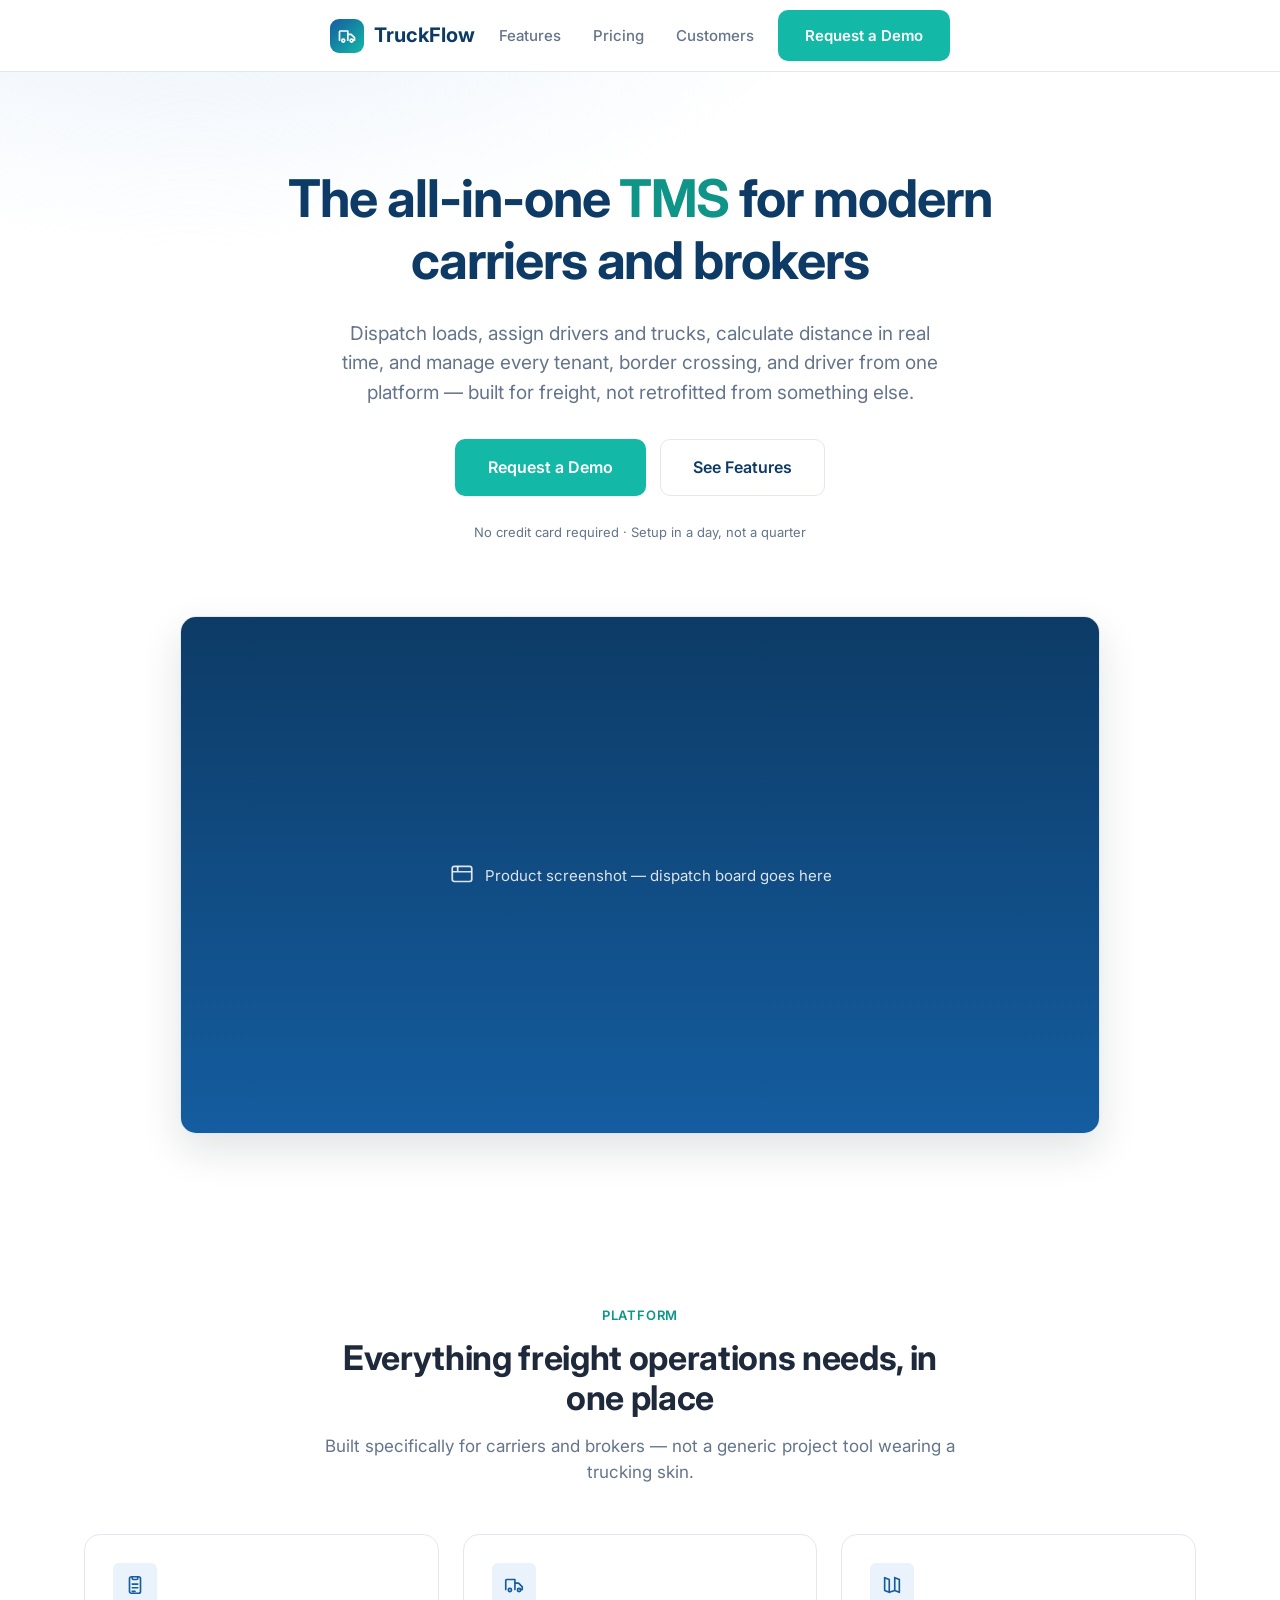
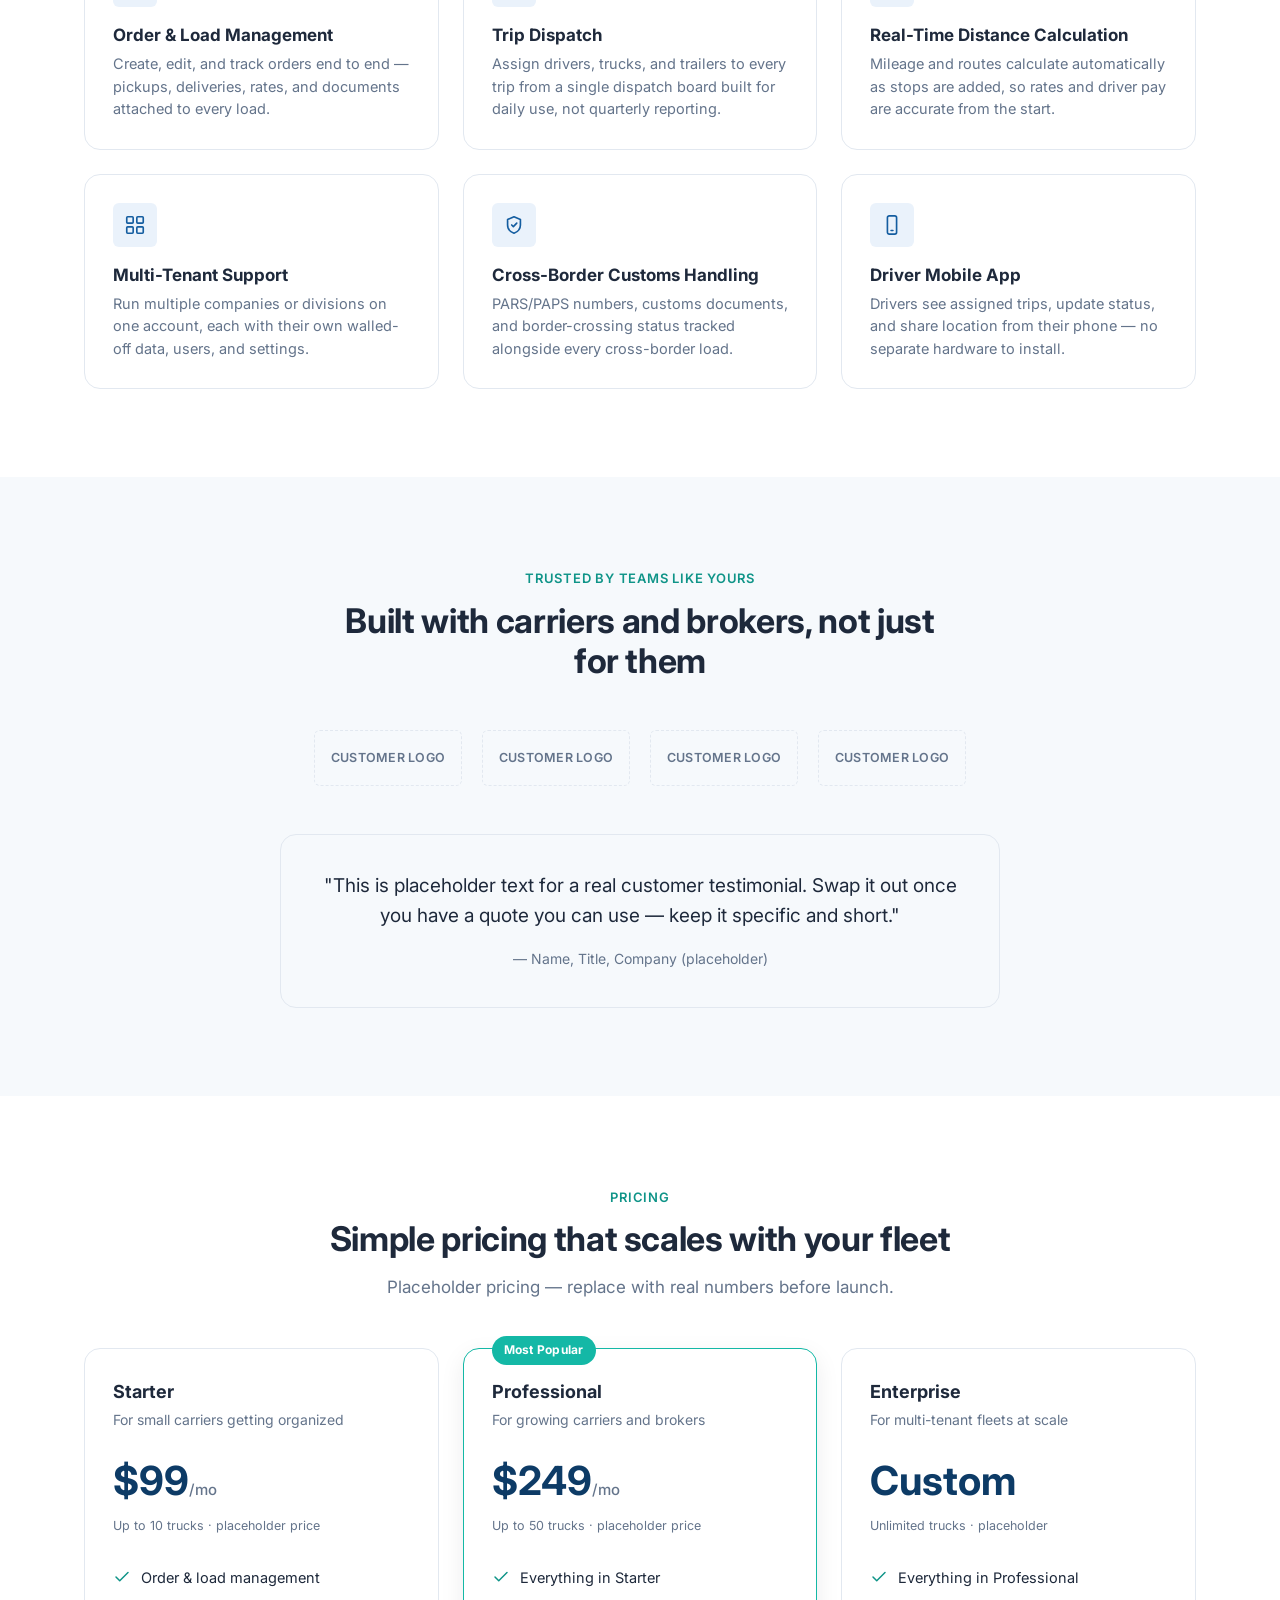
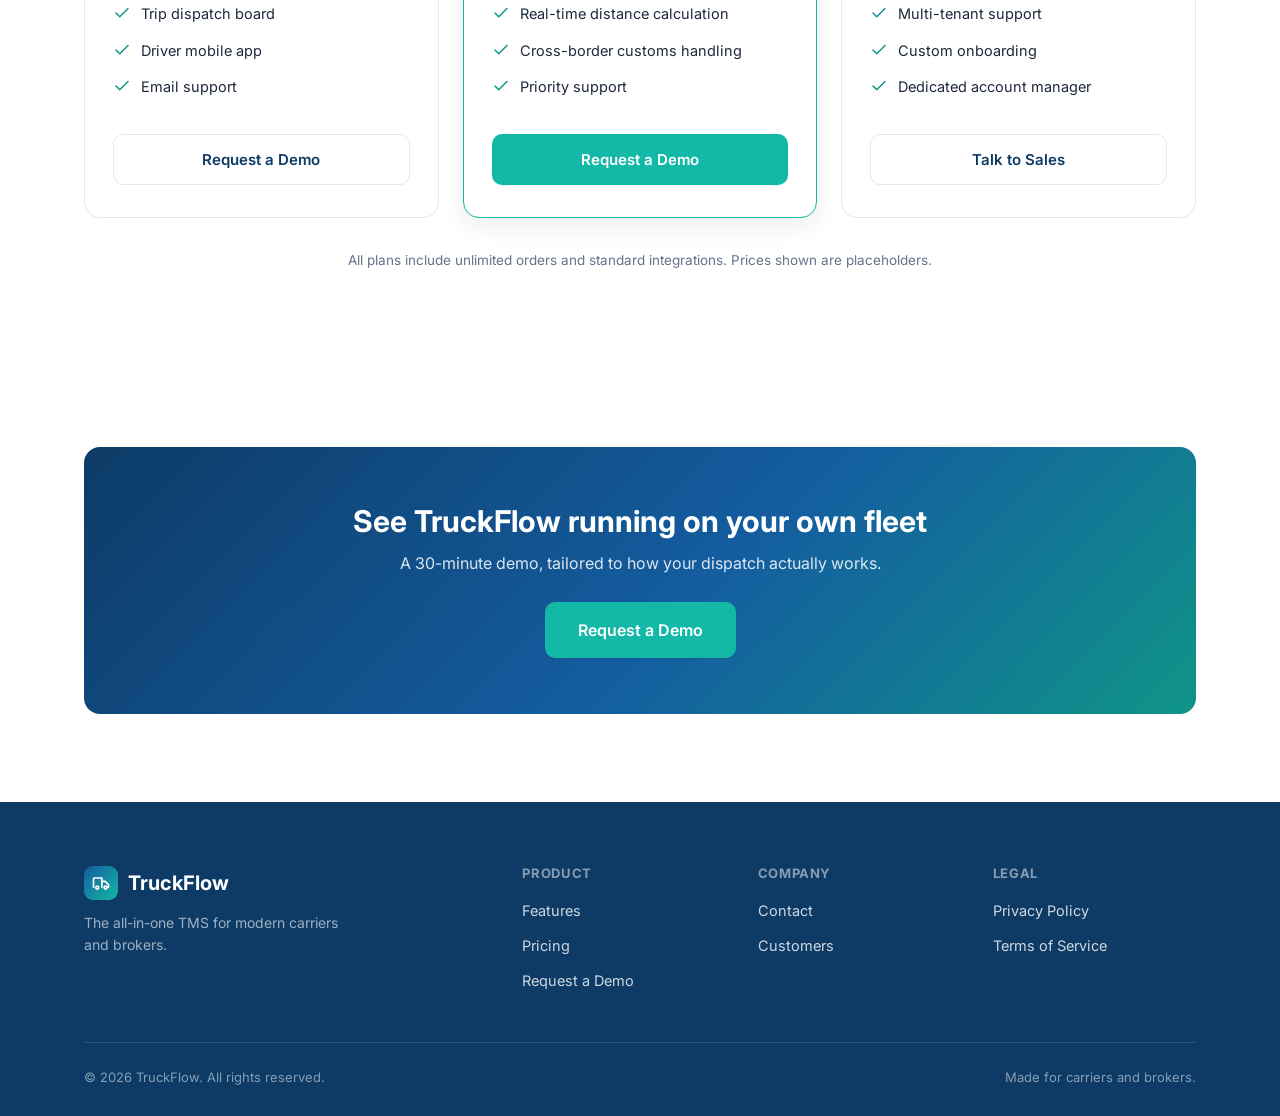
==== index.html @ 800985ad "TruckFlow marketing site: homepage, features, demo request form Plain HTML/CSS/JS, hosted on GitHub " ====
<!DOCTYPE html>
<html lang="en">
<head>
  <meta charset="UTF-8">
  <meta name="viewport" content="width=device-width, initial-scale=1.0">
  <title>TruckFlow — The all-in-one TMS for carriers and brokers</title>
  <meta name="description" content="TruckFlow is a transport management system (TMS) built for carriers and brokers — dispatch, tracking, billing, customs, and a driver mobile app in one platform.">
  <link rel="icon" type="image/svg+xml" href="/assets/favicon.svg">
  <link rel="preconnect" href="https://fonts.googleapis.com">
  <link rel="preconnect" href="https://fonts.gstatic.com" crossorigin>
  <link href="https://fonts.googleapis.com/css2?family=Inter:wght@400;500;600;700&display=swap" rel="stylesheet">
  <link rel="stylesheet" href="/css/styles.css">
</head>
<body>

  <header class="site-header">
    <div class="container">
      <a href="/" class="brand">
        <span class="brand-mark">
          <svg viewBox="0 0 24 24" fill="none" stroke="#fff" stroke-width="2" stroke-linecap="round" stroke-linejoin="round"><path d="M3 17V7a1 1 0 0 1 1-1h9v11"/><path d="M13 10h4l4 4v3h-2"/><circle cx="7.5" cy="17.5" r="1.8"/><circle cx="17.5" cy="17.5" r="1.8"/></svg>
        </span>
        TruckFlow
      </a>
      <nav class="main-nav">
        <a href="/features.html">Features</a>
        <a href="/index.html#pricing">Pricing</a>
        <a href="/index.html#proof">Customers</a>
      </nav>
      <div class="header-actions">
        <a href="/request-demo.html" class="btn btn-primary">Request a Demo</a>
        <button class="nav-toggle" aria-label="Open menu" aria-expanded="false">
          <svg viewBox="0 0 24 24" fill="none" stroke="currentColor" stroke-width="2" stroke-linecap="round"><path d="M4 7h16M4 12h16M4 17h16"/></svg>
        </button>
      </div>
    </div>
    <nav class="mobile-nav" hidden>
      <a href="/features.html">Features</a>
      <a href="/index.html#pricing">Pricing</a>
      <a href="/index.html#proof">Customers</a>
      <a href="/request-demo.html" class="btn btn-primary btn-block">Request a Demo</a>
    </nav>
  </header>

  <main>
    <!-- ============ Hero ============ -->
    <section class="hero">
      <div class="container">
        <h1>The all-in-one <span class="accent">TMS</span> for modern carriers and brokers</h1>
        <p class="hero-sub">
          Dispatch loads, assign drivers and trucks, calculate distance in real time, and manage
          every tenant, border crossing, and driver from one platform — built for freight, not
          retrofitted from something else.
        </p>
        <div class="hero-ctas">
          <a href="/request-demo.html" class="btn btn-primary btn-lg">Request a Demo</a>
          <a href="/features.html" class="btn btn-secondary btn-lg">See Features</a>
        </div>
        <p class="hero-note">No credit card required · Setup in a day, not a quarter</p>

        <div class="hero-art">
          <div class="hero-art-inner">
            <svg width="26" height="26" viewBox="0 0 24 24" fill="none" stroke="currentColor" stroke-width="1.6"><rect x="3" y="4" width="18" height="14" rx="2"/><path d="M3 9h18M8 4v5"/></svg>
            Product screenshot — dispatch board goes here
          </div>
        </div>
      </div>
    </section>

    <!-- ============ Feature grid ============ -->
    <section class="section" id="features">
      <div class="container">
        <div class="section-head">
          <span class="eyebrow">Platform</span>
          <h2>Everything freight operations needs, in one place</h2>
          <p>Built specifically for carriers and brokers — not a generic project tool wearing a trucking skin.</p>
        </div>

        <div class="feature-grid">

          <div class="feature-card">
            <div class="feature-icon">
              <svg viewBox="0 0 24 24" fill="none" stroke="currentColor" stroke-width="1.8" stroke-linecap="round" stroke-linejoin="round"><rect x="6" y="3" width="12" height="18" rx="2"/><path d="M9 3v2a1 1 0 0 0 1 1h4a1 1 0 0 0 1-1V3M9 11h6M9 15h6M9 19h3"/></svg>
            </div>
            <h3>Order &amp; Load Management</h3>
            <p>Create, edit, and track orders end to end — pickups, deliveries, rates, and documents attached to every load.</p>
          </div>

          <div class="feature-card">
            <div class="feature-icon">
              <svg viewBox="0 0 24 24" fill="none" stroke="currentColor" stroke-width="1.8" stroke-linecap="round" stroke-linejoin="round"><path d="M3 17V7a1 1 0 0 1 1-1h9v11"/><path d="M13 10h4l4 4v3h-2"/><circle cx="7.5" cy="17.5" r="1.8"/><circle cx="17.5" cy="17.5" r="1.8"/></svg>
            </div>
            <h3>Trip Dispatch</h3>
            <p>Assign drivers, trucks, and trailers to every trip from a single dispatch board built for daily use, not quarterly reporting.</p>
          </div>

          <div class="feature-card">
            <div class="feature-icon">
              <svg viewBox="0 0 24 24" fill="none" stroke="currentColor" stroke-width="1.8" stroke-linecap="round" stroke-linejoin="round"><path d="M9 20l-5-2V4l5 2m0 14l6-2m-6 2V6m6 12l5 2V6l-5-2m0 14V4"/></svg>
            </div>
            <h3>Real-Time Distance Calculation</h3>
            <p>Mileage and routes calculate automatically as stops are added, so rates and driver pay are accurate from the start.</p>
          </div>

          <div class="feature-card">
            <div class="feature-icon">
              <svg viewBox="0 0 24 24" fill="none" stroke="currentColor" stroke-width="1.8" stroke-linecap="round" stroke-linejoin="round"><rect x="3" y="3" width="7" height="7" rx="1"/><rect x="14" y="3" width="7" height="7" rx="1"/><rect x="3" y="14" width="7" height="7" rx="1"/><rect x="14" y="14" width="7" height="7" rx="1"/></svg>
            </div>
            <h3>Multi-Tenant Support</h3>
            <p>Run multiple companies or divisions on one account, each with their own walled-off data, users, and settings.</p>
          </div>

          <div class="feature-card">
            <div class="feature-icon">
              <svg viewBox="0 0 24 24" fill="none" stroke="currentColor" stroke-width="1.8" stroke-linecap="round" stroke-linejoin="round"><path d="M12 3l7 3v6c0 4.5-3 7.5-7 9-4-1.5-7-4.5-7-9V6l7-3z"/><path d="M9.5 12l1.8 1.8L15 10"/></svg>
            </div>
            <h3>Cross-Border Customs Handling</h3>
            <p>PARS/PAPS numbers, customs documents, and border-crossing status tracked alongside every cross-border load.</p>
          </div>

          <div class="feature-card">
            <div class="feature-icon">
              <svg viewBox="0 0 24 24" fill="none" stroke="currentColor" stroke-width="1.8" stroke-linecap="round" stroke-linejoin="round"><rect x="7" y="2" width="10" height="20" rx="2"/><path d="M11 18h2"/></svg>
            </div>
            <h3>Driver Mobile App</h3>
            <p>Drivers see assigned trips, update status, and share location from their phone — no separate hardware to install.</p>
          </div>

        </div>
      </div>
    </section>

    <!-- ============ Social proof ============ -->
    <section class="section section-alt" id="proof">
      <div class="container">
        <div class="section-head">
          <span class="eyebrow">Trusted by teams like yours</span>
          <h2>Built with carriers and brokers, not just for them</h2>
        </div>

        <!-- Placeholder logos — swap for real customer logos once available -->
        <div class="logo-row">
          <div class="logo-placeholder">CUSTOMER LOGO</div>
          <div class="logo-placeholder">CUSTOMER LOGO</div>
          <div class="logo-placeholder">CUSTOMER LOGO</div>
          <div class="logo-placeholder">CUSTOMER LOGO</div>
        </div>

        <!-- Placeholder testimonial — swap for a real customer quote -->
        <div class="testimonial">
          <blockquote>"This is placeholder text for a real customer testimonial. Swap it out once you have a quote you can use — keep it specific and short."</blockquote>
          <cite>— Name, Title, Company (placeholder)</cite>
        </div>
      </div>
    </section>

    <!-- ============ Pricing ============ -->
    <section class="section" id="pricing">
      <div class="container">
        <div class="section-head">
          <span class="eyebrow">Pricing</span>
          <h2>Simple pricing that scales with your fleet</h2>
          <p>Placeholder pricing — replace with real numbers before launch.</p>
        </div>

        <div class="pricing-grid">

          <div class="price-card">
            <h3>Starter</h3>
            <p class="price-sub">For small carriers getting organized</p>
            <div class="price-amount">$99<span>/mo</span></div>
            <p class="price-note">Up to 10 trucks · placeholder price</p>
            <ul class="price-features">
              <li><svg viewBox="0 0 24 24" fill="none" stroke="currentColor" stroke-width="2" stroke-linecap="round" stroke-linejoin="round"><path d="M20 6L9 17l-5-5"/></svg>Order &amp; load management</li>
              <li><svg viewBox="0 0 24 24" fill="none" stroke="currentColor" stroke-width="2" stroke-linecap="round" stroke-linejoin="round"><path d="M20 6L9 17l-5-5"/></svg>Trip dispatch board</li>
              <li><svg viewBox="0 0 24 24" fill="none" stroke="currentColor" stroke-width="2" stroke-linecap="round" stroke-linejoin="round"><path d="M20 6L9 17l-5-5"/></svg>Driver mobile app</li>
              <li><svg viewBox="0 0 24 24" fill="none" stroke="currentColor" stroke-width="2" stroke-linecap="round" stroke-linejoin="round"><path d="M20 6L9 17l-5-5"/></svg>Email support</li>
            </ul>
            <a href="/request-demo.html" class="btn btn-secondary btn-block">Request a Demo</a>
          </div>

          <div class="price-card featured">
            <span class="price-badge">Most Popular</span>
            <h3>Professional</h3>
            <p class="price-sub">For growing carriers and brokers</p>
            <div class="price-amount">$249<span>/mo</span></div>
            <p class="price-note">Up to 50 trucks · placeholder price</p>
            <ul class="price-features">
              <li><svg viewBox="0 0 24 24" fill="none" stroke="currentColor" stroke-width="2" stroke-linecap="round" stroke-linejoin="round"><path d="M20 6L9 17l-5-5"/></svg>Everything in Starter</li>
              <li><svg viewBox="0 0 24 24" fill="none" stroke="currentColor" stroke-width="2" stroke-linecap="round" stroke-linejoin="round"><path d="M20 6L9 17l-5-5"/></svg>Real-time distance calculation</li>
              <li><svg viewBox="0 0 24 24" fill="none" stroke="currentColor" stroke-width="2" stroke-linecap="round" stroke-linejoin="round"><path d="M20 6L9 17l-5-5"/></svg>Cross-border customs handling</li>
              <li><svg viewBox="0 0 24 24" fill="none" stroke="currentColor" stroke-width="2" stroke-linecap="round" stroke-linejoin="round"><path d="M20 6L9 17l-5-5"/></svg>Priority support</li>
            </ul>
            <a href="/request-demo.html" class="btn btn-primary btn-block">Request a Demo</a>
          </div>

          <div class="price-card">
            <h3>Enterprise</h3>
            <p class="price-sub">For multi-tenant fleets at scale</p>
            <div class="price-amount">Custom</div>
            <p class="price-note">Unlimited trucks · placeholder</p>
            <ul class="price-features">
              <li><svg viewBox="0 0 24 24" fill="none" stroke="currentColor" stroke-width="2" stroke-linecap="round" stroke-linejoin="round"><path d="M20 6L9 17l-5-5"/></svg>Everything in Professional</li>
              <li><svg viewBox="0 0 24 24" fill="none" stroke="currentColor" stroke-width="2" stroke-linecap="round" stroke-linejoin="round"><path d="M20 6L9 17l-5-5"/></svg>Multi-tenant support</li>
              <li><svg viewBox="0 0 24 24" fill="none" stroke="currentColor" stroke-width="2" stroke-linecap="round" stroke-linejoin="round"><path d="M20 6L9 17l-5-5"/></svg>Custom onboarding</li>
              <li><svg viewBox="0 0 24 24" fill="none" stroke="currentColor" stroke-width="2" stroke-linecap="round" stroke-linejoin="round"><path d="M20 6L9 17l-5-5"/></svg>Dedicated account manager</li>
            </ul>
            <a href="/request-demo.html" class="btn btn-secondary btn-block">Talk to Sales</a>
          </div>

        </div>
        <p class="pricing-footnote">All plans include unlimited orders and standard integrations. Prices shown are placeholders.</p>
      </div>
    </section>

    <!-- ============ CTA band ============ -->
    <section class="section">
      <div class="container">
        <div class="cta-band">
          <h2>See TruckFlow running on your own fleet</h2>
          <p>A 30-minute demo, tailored to how your dispatch actually works.</p>
          <div class="hero-ctas">
            <a href="/request-demo.html" class="btn btn-primary btn-lg">Request a Demo</a>
          </div>
        </div>
      </div>
    </section>
  </main>

  <footer class="site-footer">
    <div class="container">
      <div class="footer-grid">
        <div class="footer-brand">
          <div class="brand">
            <span class="brand-mark">
              <svg viewBox="0 0 24 24" fill="none" stroke="#fff" stroke-width="2" stroke-linecap="round" stroke-linejoin="round"><path d="M3 17V7a1 1 0 0 1 1-1h9v11"/><path d="M13 10h4l4 4v3h-2"/><circle cx="7.5" cy="17.5" r="1.8"/><circle cx="17.5" cy="17.5" r="1.8"/></svg>
            </span>
            TruckFlow
          </div>
          <p>The all-in-one TMS for modern carriers and brokers.</p>
        </div>
        <div class="footer-col">
          <h4>Product</h4>
          <ul>
            <li><a href="/features.html">Features</a></li>
            <li><a href="/index.html#pricing">Pricing</a></li>
            <li><a href="/request-demo.html">Request a Demo</a></li>
          </ul>
        </div>
        <div class="footer-col">
          <h4>Company</h4>
          <ul>
            <li><a href="mailto:hello@trucksflo.com">Contact</a></li>
            <li><a href="/index.html#proof">Customers</a></li>
          </ul>
        </div>
        <div class="footer-col">
          <h4>Legal</h4>
          <ul>
            <li><a href="#">Privacy Policy</a></li>
            <li><a href="#">Terms of Service</a></li>
          </ul>
        </div>
      </div>
      <div class="footer-bottom">
        <span>&copy; <span id="year"></span> TruckFlow. All rights reserved.</span>
        <span>Made for carriers and brokers.</span>
      </div>
    </div>
  </footer>

  <script>document.getElementById('year').textContent = new Date().getFullYear();</script>
  <script src="/js/main.js"></script>
</body>
</html>
---- css/styles.css ----
/* ============ Design tokens ============ */
:root {
  --color-primary: #145da0;
  --color-primary-dark: #0d3b66;
  --color-primary-light: #eaf2fb;
  --color-accent: #14b8a6;
  --color-accent-dark: #0f9488;
  --color-text: #1e293b;
  --color-text-dim: #64748b;
  --color-bg: #ffffff;
  --color-bg-alt: #f6f9fc;
  --color-border: #e2e8f0;
  --color-white: #ffffff;

  --radius-sm: 6px;
  --radius-md: 10px;
  --radius-lg: 16px;

  --shadow-sm: 0 1px 2px rgba(15, 23, 42, 0.06);
  --shadow-md: 0 8px 24px rgba(15, 23, 42, 0.08);
  --shadow-lg: 0 16px 40px rgba(15, 23, 42, 0.12);

  --max-width: 1160px;
  --header-height: 72px;
}

/* ============ Reset ============ */
* { box-sizing: border-box; }
html { scroll-behavior: smooth; }
body {
  margin: 0;
  font-family: 'Inter', -apple-system, BlinkMacSystemFont, 'Segoe UI', Roboto, Helvetica, Arial, sans-serif;
  color: var(--color-text);
  background: var(--color-bg);
  line-height: 1.55;
  -webkit-font-smoothing: antialiased;
}
img { max-width: 100%; display: block; }
a { color: inherit; text-decoration: none; }
ul { margin: 0; padding: 0; list-style: none; }
h1, h2, h3, h4 { margin: 0; line-height: 1.2; }
p { margin: 0; }
button { font-family: inherit; cursor: pointer; }

.container {
  max-width: var(--max-width);
  margin: 0 auto;
  padding: 0 24px;
}

.eyebrow {
  display: inline-block;
  font-size: 13px;
  font-weight: 600;
  letter-spacing: 0.06em;
  text-transform: uppercase;
  color: var(--color-accent-dark);
  margin-bottom: 12px;
}

.section {
  padding: 88px 0;
}
.section-alt {
  background: var(--color-bg-alt);
}
.section-head {
  max-width: 640px;
  margin: 0 auto 48px;
  text-align: center;
}
.section-head h2 {
  font-size: 34px;
  letter-spacing: -0.01em;
}
.section-head p {
  margin-top: 14px;
  color: var(--color-text-dim);
  font-size: 17px;
}

/* ============ Buttons ============ */
.btn {
  display: inline-flex;
  align-items: center;
  justify-content: center;
  gap: 8px;
  padding: 13px 26px;
  border-radius: var(--radius-md);
  font-size: 15px;
  font-weight: 600;
  border: 1px solid transparent;
  transition: transform 0.15s ease, box-shadow 0.15s ease, background-color 0.15s ease, color 0.15s ease;
  white-space: nowrap;
}
.btn-primary {
  background: var(--color-accent);
  color: var(--color-white);
  box-shadow: var(--shadow-sm);
}
.btn-primary:hover {
  background: var(--color-accent-dark);
  transform: translateY(-1px);
  box-shadow: var(--shadow-md);
}
.btn-secondary {
  background: var(--color-white);
  color: var(--color-primary-dark);
  border-color: var(--color-border);
}
.btn-secondary:hover {
  border-color: var(--color-primary);
  color: var(--color-primary);
}
.btn-block { width: 100%; }
.btn-lg { padding: 15px 32px; font-size: 16px; }

/* ============ Header ============ */
.site-header {
  position: sticky;
  top: 0;
  z-index: 50;
  background: rgba(255, 255, 255, 0.92);
  backdrop-filter: saturate(180%) blur(8px);
  border-bottom: 1px solid var(--color-border);
  height: var(--header-height);
  display: flex;
  align-items: center;
}
.site-header .container {
  display: flex;
  align-items: center;
  justify-content: space-between;
  gap: 24px;
}
.brand {
  display: flex;
  align-items: center;
  gap: 10px;
  font-size: 20px;
  font-weight: 700;
  color: var(--color-primary-dark);
}
.brand-mark {
  width: 34px;
  height: 34px;
  border-radius: 9px;
  background: linear-gradient(135deg, var(--color-primary) 0%, var(--color-accent) 100%);
  display: flex;
  align-items: center;
  justify-content: center;
  flex-shrink: 0;
}
.brand-mark svg { width: 20px; height: 20px; }

.main-nav {
  display: flex;
  align-items: center;
  gap: 32px;
}
.main-nav a {
  font-size: 15px;
  font-weight: 500;
  color: var(--color-text-dim);
}
.main-nav a:hover,
.main-nav a.active {
  color: var(--color-primary-dark);
}
.header-actions {
  display: flex;
  align-items: center;
  gap: 12px;
}
.nav-toggle {
  display: none;
  background: none;
  border: none;
  padding: 6px;
}
.nav-toggle svg { width: 24px; height: 24px; }

/* ============ Hero ============ */
.hero {
  padding: 96px 0 80px;
  background:
    radial-gradient(1100px 480px at 15% -10%, var(--color-primary-light) 0%, rgba(234,242,251,0) 60%),
    var(--color-bg);
}
.hero .container {
  display: flex;
  flex-direction: column;
  align-items: center;
  text-align: center;
  gap: 26px;
}
.hero h1 {
  font-size: 52px;
  letter-spacing: -0.02em;
  max-width: 780px;
  color: var(--color-primary-dark);
}
.hero h1 .accent { color: var(--color-accent-dark); }
.hero-sub {
  font-size: 19px;
  color: var(--color-text-dim);
  max-width: 620px;
}
.hero-ctas {
  display: flex;
  gap: 14px;
  flex-wrap: wrap;
  justify-content: center;
  margin-top: 6px;
}
.hero-note {
  font-size: 13px;
  color: var(--color-text-dim);
}
.hero-art {
  margin-top: 48px;
  width: 100%;
  max-width: 920px;
  border-radius: var(--radius-lg);
  border: 1px solid var(--color-border);
  box-shadow: var(--shadow-lg);
  overflow: hidden;
  background: var(--color-bg-alt);
}
.hero-art-inner {
  aspect-ratio: 16 / 9;
  display: flex;
  align-items: center;
  justify-content: center;
  background:
    linear-gradient(180deg, #0d3b66 0%, #145da0 100%);
  color: rgba(255,255,255,0.85);
  font-size: 15px;
  gap: 10px;
}

/* ============ Feature grid ============ */
.feature-grid {
  display: grid;
  grid-template-columns: repeat(3, 1fr);
  gap: 24px;
}
.feature-card {
  background: var(--color-bg);
  border: 1px solid var(--color-border);
  border-radius: var(--radius-lg);
  padding: 28px;
  transition: box-shadow 0.15s ease, transform 0.15s ease;
}
.feature-card:hover {
  box-shadow: var(--shadow-md);
  transform: translateY(-2px);
}
.feature-icon {
  width: 44px;
  height: 44px;
  border-radius: var(--radius-sm);
  background: var(--color-primary-light);
  color: var(--color-primary);
  display: flex;
  align-items: center;
  justify-content: center;
  margin-bottom: 18px;
}
.feature-icon svg { width: 22px; height: 22px; }
.feature-card h3 {
  font-size: 17px;
  margin-bottom: 8px;
}
.feature-card p {
  font-size: 14.5px;
  color: var(--color-text-dim);
}

/* ============ Social proof ============ */
.logo-row {
  display: flex;
  align-items: center;
  justify-content: center;
  gap: 20px;
  flex-wrap: wrap;
  margin-top: 8px;
}
.logo-placeholder {
  width: 148px;
  height: 56px;
  border-radius: var(--radius-sm);
  background: var(--color-bg-alt);
  border: 1px dashed var(--color-border);
  display: flex;
  align-items: center;
  justify-content: center;
  color: var(--color-text-dim);
  font-size: 12.5px;
  font-weight: 600;
  letter-spacing: 0.02em;
}
.testimonial {
  max-width: 720px;
  margin: 48px auto 0;
  text-align: center;
  padding: 36px 40px;
  border-radius: var(--radius-lg);
  background: var(--color-bg-alt);
  border: 1px solid var(--color-border);
}
.testimonial blockquote {
  font-size: 19px;
  color: var(--color-text);
  margin: 0 0 16px;
}
.testimonial cite {
  font-style: normal;
  font-size: 14px;
  color: var(--color-text-dim);
}

/* ============ Pricing ============ */
.pricing-grid {
  display: grid;
  grid-template-columns: repeat(3, 1fr);
  gap: 24px;
  align-items: stretch;
}
.price-card {
  border: 1px solid var(--color-border);
  border-radius: var(--radius-lg);
  padding: 32px 28px;
  background: var(--color-bg);
  display: flex;
  flex-direction: column;
}
.price-card.featured {
  border-color: var(--color-accent);
  box-shadow: var(--shadow-md);
  position: relative;
}
.price-badge {
  position: absolute;
  top: -13px;
  left: 28px;
  background: var(--color-accent);
  color: #fff;
  font-size: 12px;
  font-weight: 700;
  letter-spacing: 0.02em;
  padding: 5px 12px;
  border-radius: 999px;
}
.price-card h3 {
  font-size: 18px;
  margin-bottom: 6px;
}
.price-card .price-sub {
  color: var(--color-text-dim);
  font-size: 14px;
  margin-bottom: 20px;
}
.price-amount {
  font-size: 40px;
  font-weight: 700;
  color: var(--color-primary-dark);
  margin-bottom: 4px;
}
.price-amount span {
  font-size: 15px;
  font-weight: 500;
  color: var(--color-text-dim);
}
.price-note {
  font-size: 12.5px;
  color: var(--color-text-dim);
  margin-bottom: 24px;
}
.price-features {
  margin: 0 0 28px;
  flex-grow: 1;
}
.price-features li {
  display: flex;
  gap: 10px;
  align-items: flex-start;
  font-size: 14.5px;
  padding: 7px 0;
  color: var(--color-text);
}
.price-features svg {
  width: 18px;
  height: 18px;
  flex-shrink: 0;
  color: var(--color-accent-dark);
  margin-top: 1px;
}
.pricing-footnote {
  text-align: center;
  margin-top: 32px;
  font-size: 13.5px;
  color: var(--color-text-dim);
}

/* ============ CTA band ============ */
.cta-band {
  background: linear-gradient(135deg, var(--color-primary-dark) 0%, var(--color-primary) 55%, var(--color-accent-dark) 100%);
  color: #fff;
  border-radius: var(--radius-lg);
  padding: 56px 48px;
  text-align: center;
}
.cta-band h2 { font-size: 30px; color: #fff; }
.cta-band p { margin-top: 12px; color: rgba(255,255,255,0.85); font-size: 16px; }
.cta-band .hero-ctas { margin-top: 26px; }
.cta-band .btn-secondary {
  background: rgba(255,255,255,0.08);
  border-color: rgba(255,255,255,0.35);
  color: #fff;
}
.cta-band .btn-secondary:hover { border-color: #fff; }

/* ============ Footer ============ */
.site-footer {
  background: var(--color-primary-dark);
  color: rgba(255,255,255,0.75);
  padding: 64px 0 28px;
}
.footer-grid {
  display: grid;
  grid-template-columns: 2fr repeat(3, 1fr);
  gap: 32px;
  padding-bottom: 40px;
  border-bottom: 1px solid rgba(255,255,255,0.12);
}
.footer-brand .brand { color: #fff; margin-bottom: 12px; }
.footer-brand p {
  font-size: 14px;
  color: rgba(255,255,255,0.6);
  max-width: 280px;
}
.footer-col h4 {
  font-size: 13px;
  text-transform: uppercase;
  letter-spacing: 0.05em;
  color: rgba(255,255,255,0.5);
  margin-bottom: 16px;
}
.footer-col li { margin-bottom: 10px; }
.footer-col a {
  font-size: 14.5px;
  color: rgba(255,255,255,0.8);
}
.footer-col a:hover { color: #fff; }
.footer-bottom {
  display: flex;
  justify-content: space-between;
  align-items: center;
  flex-wrap: wrap;
  gap: 12px;
  padding-top: 24px;
  font-size: 13px;
  color: rgba(255,255,255,0.5);
}

/* ============ Features page ============ */
.feature-detail {
  display: grid;
  grid-template-columns: 1fr 1fr;
  gap: 56px;
  align-items: center;
  padding: 64px 0;
}
.feature-detail:not(:last-child) {
  border-bottom: 1px solid var(--color-border);
}
.feature-detail.reverse .feature-detail-media { order: 2; }
.feature-detail-media {
  aspect-ratio: 4 / 3;
  border-radius: var(--radius-lg);
  border: 1px solid var(--color-border);
  background: var(--color-bg-alt);
  display: flex;
  align-items: center;
  justify-content: center;
  color: var(--color-text-dim);
  font-size: 14px;
}
.feature-detail-body .eyebrow { margin-bottom: 10px; }
.feature-detail-body h2 {
  font-size: 28px;
  margin-bottom: 14px;
  letter-spacing: -0.01em;
}
.feature-detail-body p {
  color: var(--color-text-dim);
  font-size: 15.5px;
  margin-bottom: 18px;
}
.feature-detail-body ul li {
  display: flex;
  gap: 10px;
  font-size: 14.5px;
  padding: 6px 0;
}
.feature-detail-body ul svg {
  width: 18px; height: 18px;
  color: var(--color-accent-dark);
  flex-shrink: 0;
  margin-top: 2px;
}
.page-hero {
  padding: 64px 0 24px;
  text-align: center;
}
.page-hero h1 { font-size: 40px; color: var(--color-primary-dark); letter-spacing: -0.01em; }
.page-hero p { margin-top: 14px; color: var(--color-text-dim); font-size: 17px; max-width: 560px; margin-left: auto; margin-right: auto; }

/* ============ Demo request page ============ */
.demo-layout {
  display: grid;
  grid-template-columns: 1fr 1fr;
  gap: 64px;
  align-items: flex-start;
  padding: 56px 0 100px;
}
.demo-side h2 { font-size: 26px; color: var(--color-primary-dark); margin-bottom: 14px; }
.demo-side p { color: var(--color-text-dim); font-size: 15px; margin-bottom: 22px; }
.demo-side ul li {
  display: flex;
  gap: 10px;
  font-size: 14.5px;
  padding: 8px 0;
}
.demo-side ul svg { width: 18px; height: 18px; color: var(--color-accent-dark); flex-shrink: 0; margin-top: 2px; }

.form-card {
  background: var(--color-bg);
  border: 1px solid var(--color-border);
  border-radius: var(--radius-lg);
  padding: 36px;
  box-shadow: var(--shadow-md);
}
.form-row {
  display: grid;
  grid-template-columns: 1fr 1fr;
  gap: 16px;
}
.field { margin-bottom: 18px; }
.field label {
  display: block;
  font-size: 13.5px;
  font-weight: 600;
  margin-bottom: 6px;
  color: var(--color-text);
}
.field input,
.field select,
.field textarea {
  width: 100%;
  padding: 11px 13px;
  border-radius: var(--radius-sm);
  border: 1px solid var(--color-border);
  font-size: 14.5px;
  font-family: inherit;
  color: var(--color-text);
  background: var(--color-bg);
}
.field input:focus,
.field select:focus,
.field textarea:focus {
  outline: none;
  border-color: var(--color-primary);
  box-shadow: 0 0 0 3px var(--color-primary-light);
}
.field textarea { resize: vertical; min-height: 96px; }
.form-status {
  margin-top: 14px;
  font-size: 13.5px;
}
.form-status.error { color: #b91c1c; }

.confirmation {
  text-align: center;
  padding: 40px 20px;
}
.confirmation .check-badge {
  width: 56px; height: 56px;
  border-radius: 50%;
  background: var(--color-primary-light);
  color: var(--color-accent-dark);
  display: flex; align-items: center; justify-content: center;
  margin: 0 auto 20px;
}
.confirmation .check-badge svg { width: 28px; height: 28px; }
.confirmation h3 { font-size: 20px; margin-bottom: 10px; }
.confirmation p { color: var(--color-text-dim); font-size: 14.5px; }
[hidden] { display: none !important; }

/* ============ Responsive ============ */
@media (max-width: 900px) {
  .feature-grid { grid-template-columns: repeat(2, 1fr); }
  .pricing-grid { grid-template-columns: 1fr; max-width: 420px; margin: 0 auto; }
  .footer-grid { grid-template-columns: 1fr 1fr; }
  .demo-layout { grid-template-columns: 1fr; gap: 40px; }
  .feature-detail,
  .feature-detail.reverse { grid-template-columns: 1fr; }
  .feature-detail.reverse .feature-detail-media { order: 0; }
  .hero h1 { font-size: 40px; }
}
@media (max-width: 640px) {
  .main-nav { display: none; }
  .nav-toggle { display: inline-flex; align-items: center; justify-content: center; }
  .section { padding: 64px 0; }
  .feature-grid { grid-template-columns: 1fr; }
  .footer-grid { grid-template-columns: 1fr; }
  .form-row { grid-template-columns: 1fr; }
  .hero h1 { font-size: 32px; }
  .hero-sub { font-size: 16px; }
  .cta-band { padding: 40px 24px; }
  .section-head h2 { font-size: 26px; }
}

/* Mobile nav panel */
.mobile-nav {
  position: fixed;
  inset: var(--header-height) 0 0 0;
  background: var(--color-bg);
  z-index: 40;
  padding: 24px;
  overflow-y: auto;
}
.mobile-nav a {
  display: block;
  padding: 16px 4px;
  font-size: 17px;
  font-weight: 600;
  border-bottom: 1px solid var(--color-border);
  color: var(--color-text);
}
.mobile-nav .btn { margin-top: 24px; }
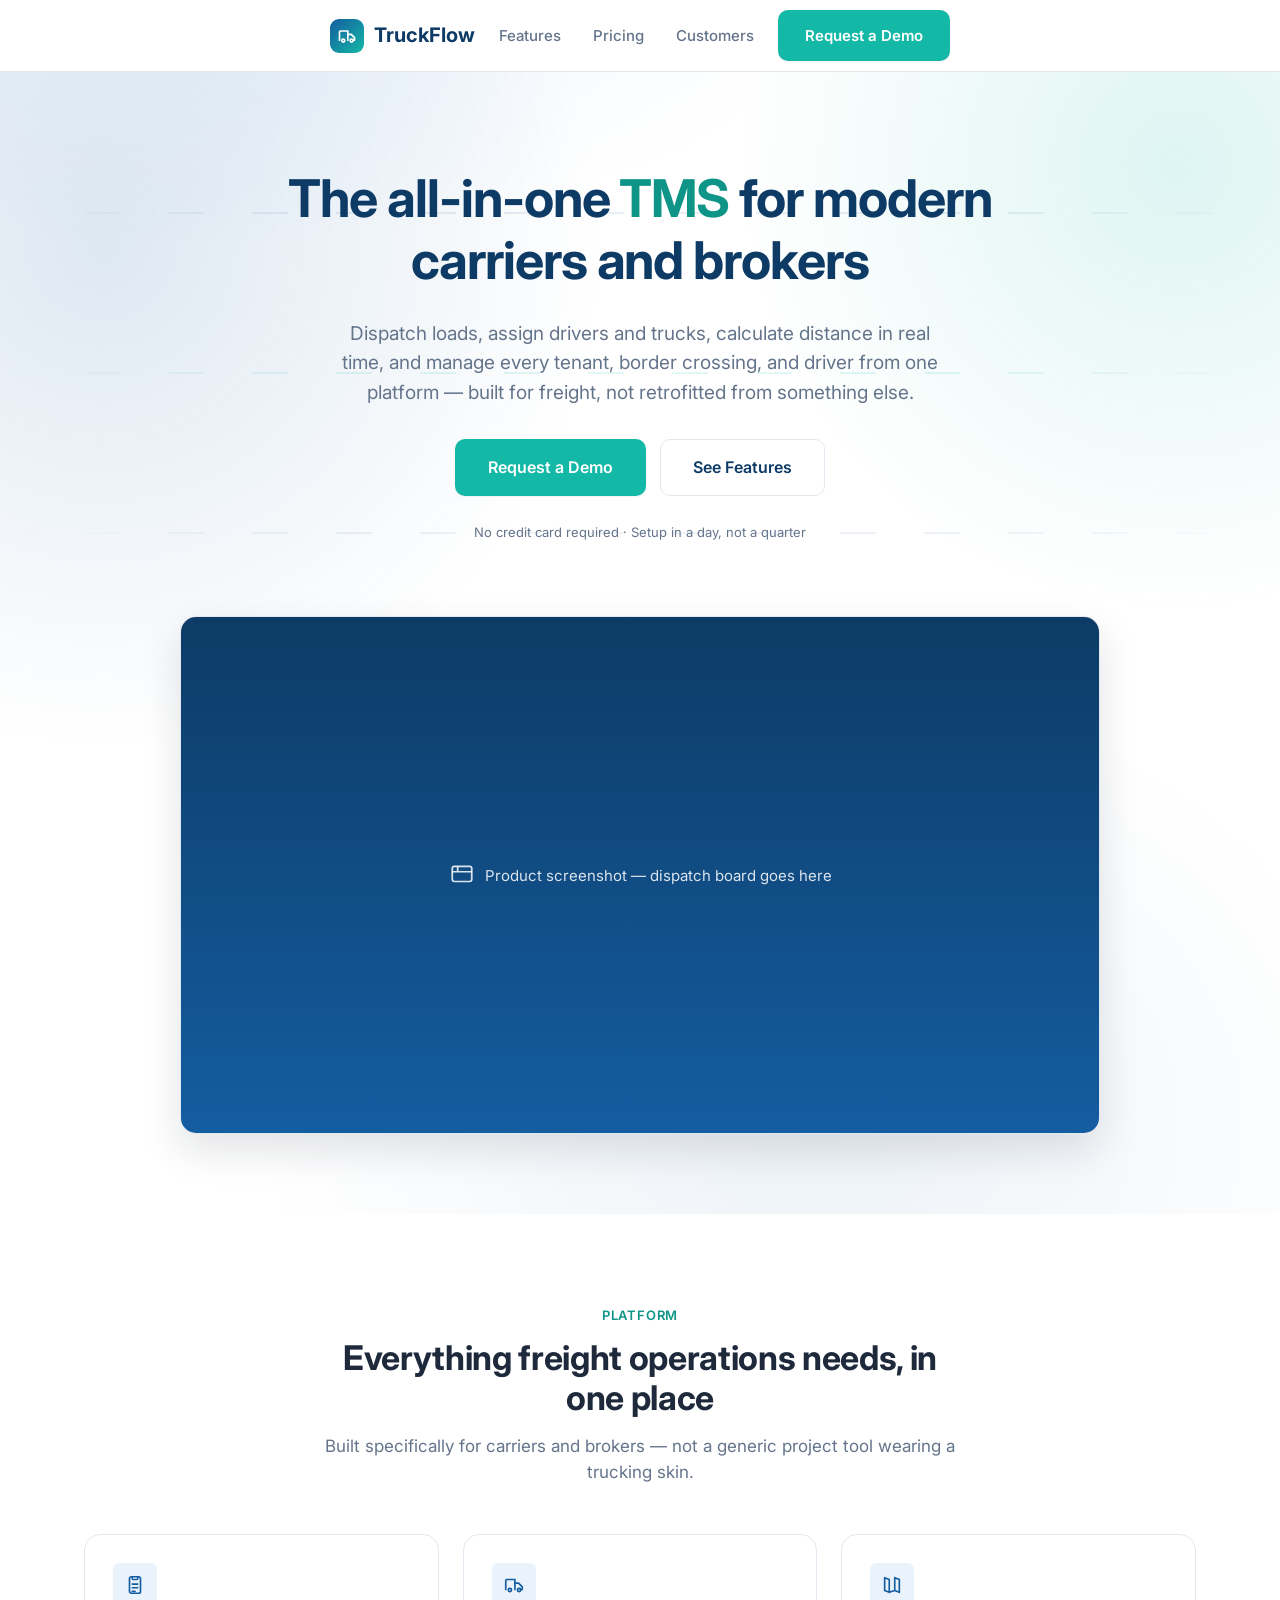
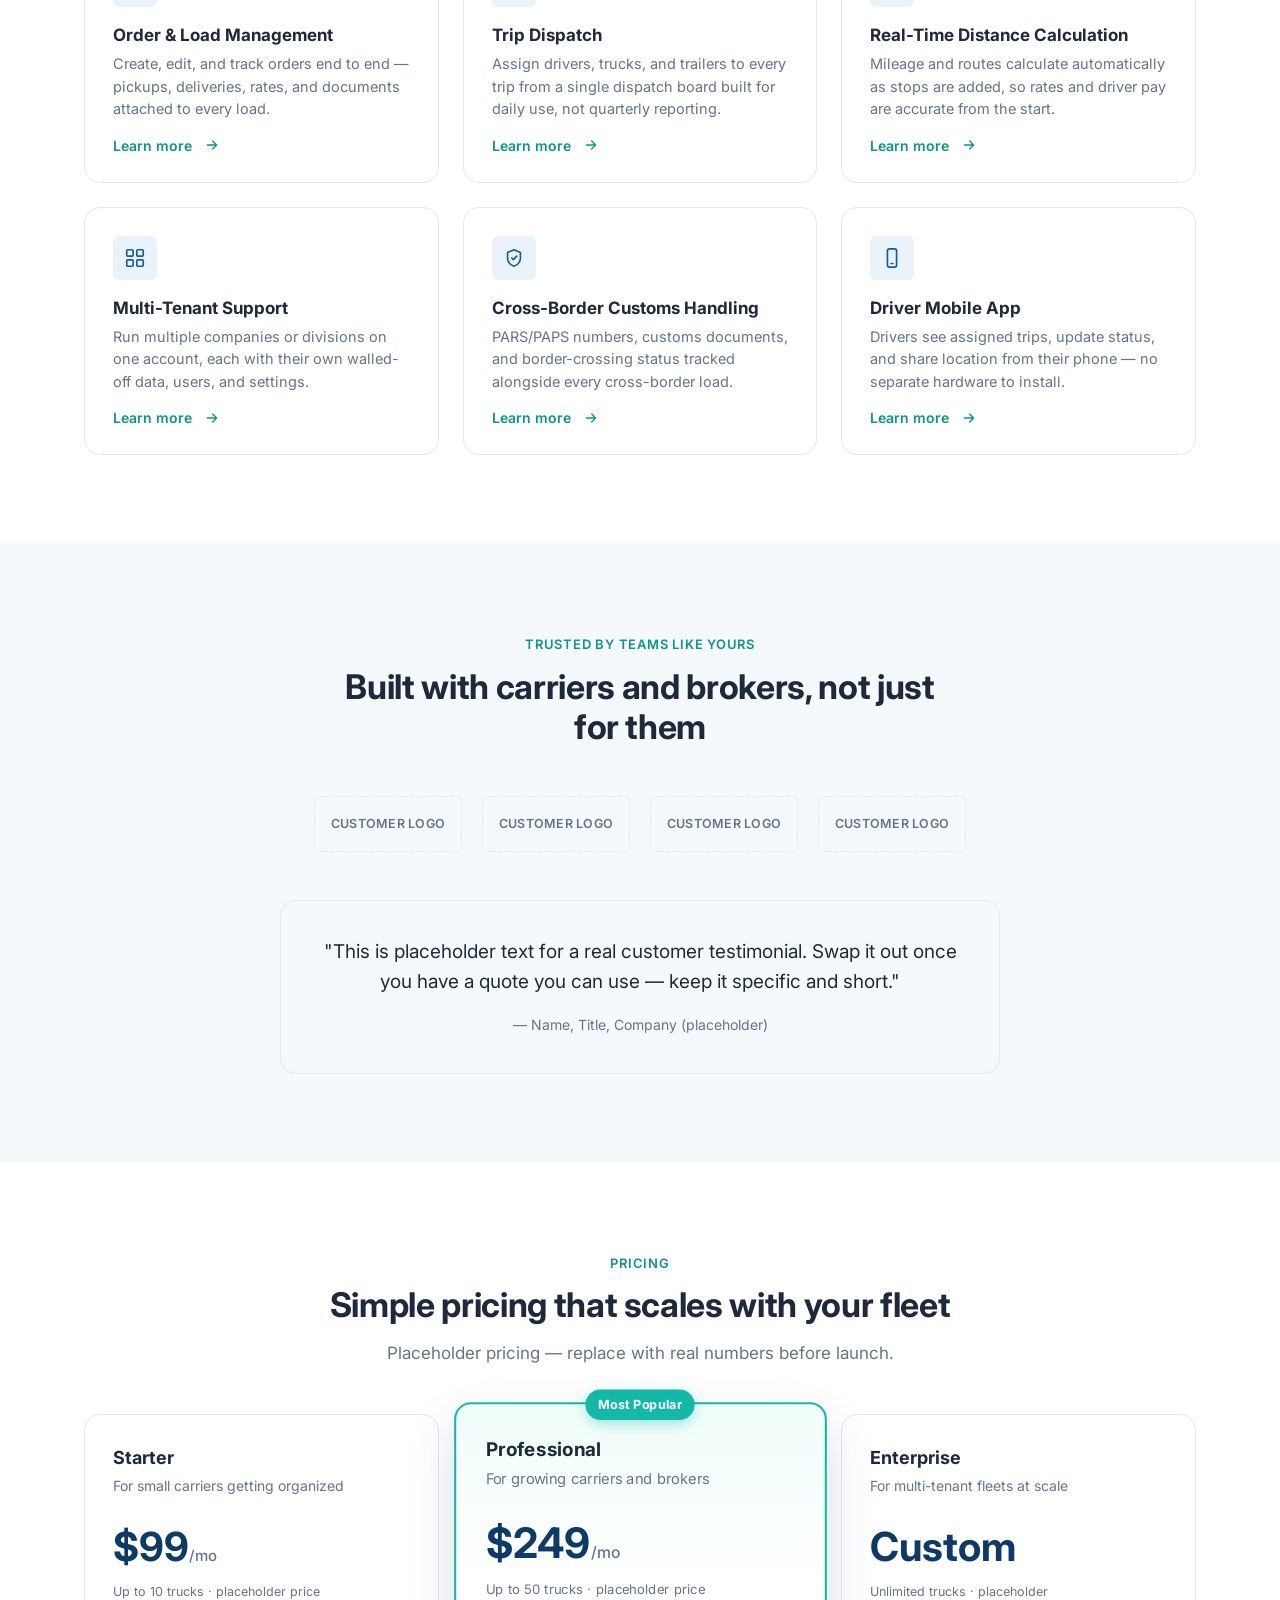
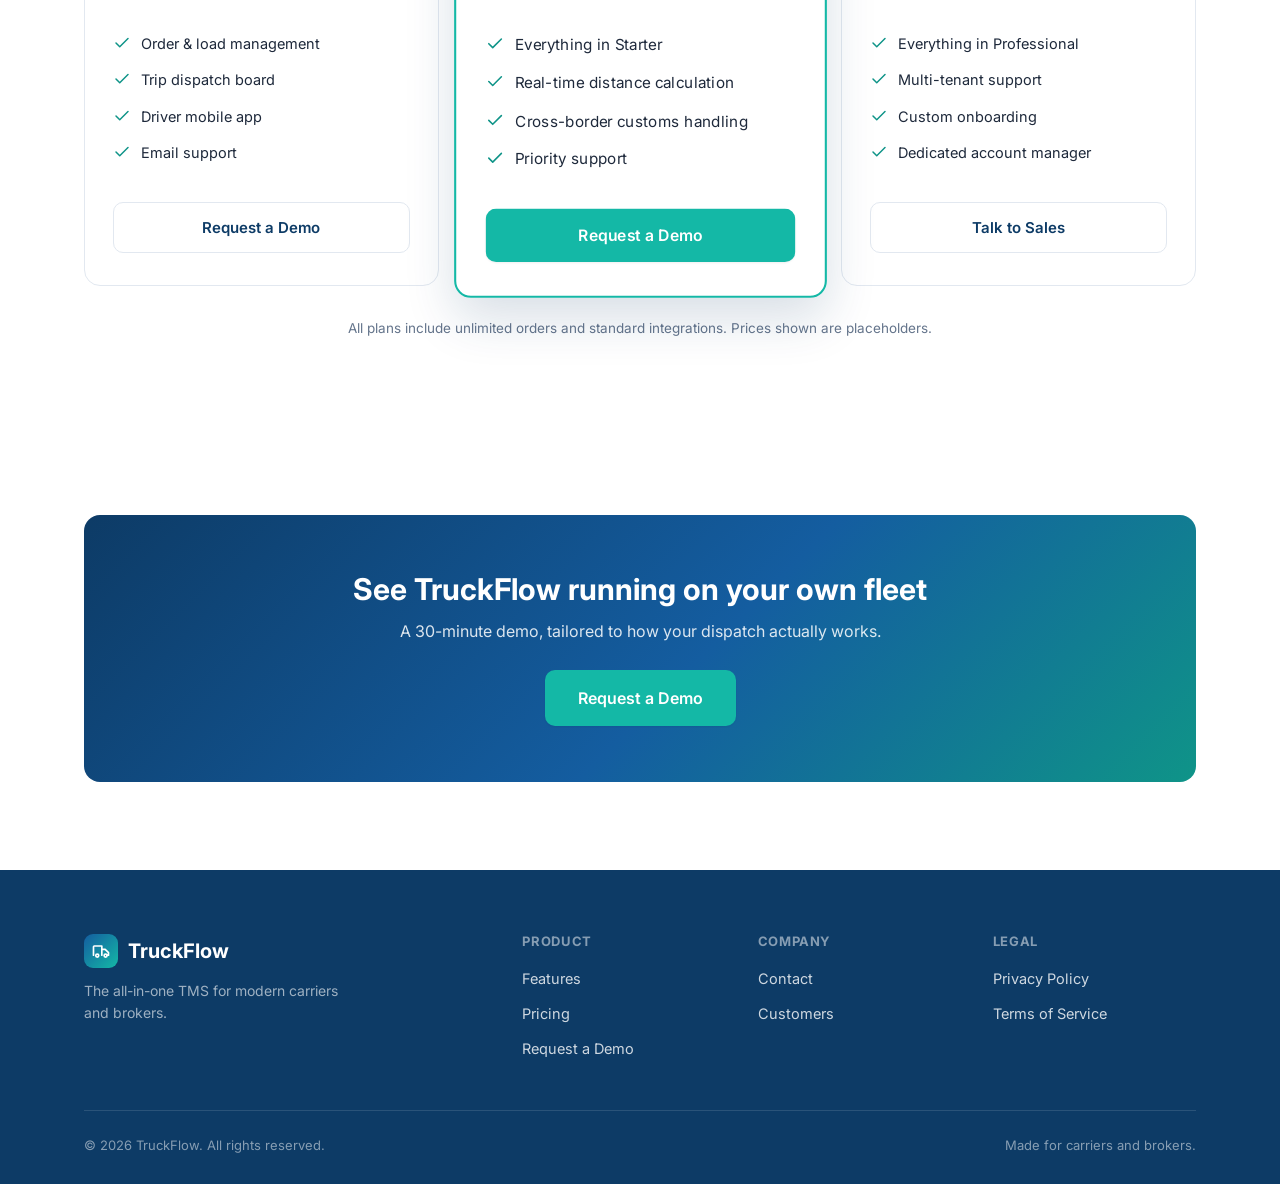
==== commit df775090: "Feature cards open a detail modal; fix mobile header overflow - Each homepage feature card is clicka" ====
--- a/index.html
+++ b/index.html
@@ -83,6 +83,16 @@
             </div>
             <h3>Order &amp; Load Management</h3>
             <p>Create, edit, and track orders end to end — pickups, deliveries, rates, and documents attached to every load.</p>
+            <button type="button" class="feature-more" aria-haspopup="dialog">Learn more<span class="visually-hidden"> about Order &amp; Load Management</span> <svg viewBox="0 0 24 24" fill="none" stroke="currentColor" stroke-width="2" stroke-linecap="round" stroke-linejoin="round" aria-hidden="true"><path d="M5 12h14M13 6l6 6-6 6"/></svg></button>
+            <template class="feature-detail-tpl">
+              <h2>Every order, from quote to delivered</h2>
+              <p>Orders are the backbone of TruckFlow. Capture a load once — customer, pickups, deliveries, rate, and references — and it flows straight into dispatch, tracking, and billing without being re-keyed. Documents like the rate confirmation and BOL stay attached to the load, so the whole history is in one place when a customer calls.</p>
+              <ul>
+                <li>Multi-stop pickups and deliveries on a single order</li>
+                <li>Rates, accessorials, and reference numbers captured up front</li>
+                <li>Rate confirmations, BOLs, and PODs attached to every load</li>
+              </ul>
+            </template>
           </div>
 
           <div class="feature-card">
@@ -91,6 +101,16 @@
             </div>
             <h3>Trip Dispatch</h3>
             <p>Assign drivers, trucks, and trailers to every trip from a single dispatch board built for daily use, not quarterly reporting.</p>
+            <button type="button" class="feature-more" aria-haspopup="dialog">Learn more<span class="visually-hidden"> about Trip Dispatch</span> <svg viewBox="0 0 24 24" fill="none" stroke="currentColor" stroke-width="2" stroke-linecap="round" stroke-linejoin="round" aria-hidden="true"><path d="M5 12h14M13 6l6 6-6 6"/></svg></button>
+            <template class="feature-detail-tpl">
+              <h2>Assign the right driver, truck, and trailer in seconds</h2>
+              <p>Turn open orders into trips from one dispatch board. Pair each trip with a driver, a truck, and a trailer, see what's available at a glance, and keep every stop and status in view — so dispatchers spend their day moving freight, not chasing spreadsheets and phone calls.</p>
+              <ul>
+                <li>Driver, truck, and trailer assignment from a single board</li>
+                <li>See at a glance which drivers and equipment are free</li>
+                <li>Every stop, status, and document on the trip in one view</li>
+              </ul>
+            </template>
           </div>
 
           <div class="feature-card">
@@ -99,6 +119,16 @@
             </div>
             <h3>Real-Time Distance Calculation</h3>
             <p>Mileage and routes calculate automatically as stops are added, so rates and driver pay are accurate from the start.</p>
+            <button type="button" class="feature-more" aria-haspopup="dialog">Learn more<span class="visually-hidden"> about Real-Time Distance Calculation</span> <svg viewBox="0 0 24 24" fill="none" stroke="currentColor" stroke-width="2" stroke-linecap="round" stroke-linejoin="round" aria-hidden="true"><path d="M5 12h14M13 6l6 6-6 6"/></svg></button>
+            <template class="feature-detail-tpl">
+              <h2>Accurate miles the moment stops are added</h2>
+              <p>As soon as you enter pickups and deliveries, TruckFlow calculates the route and total mileage automatically. Quotes, rates per mile, and driver pay all work from the same numbers — no more looking up distances in a separate tool and hoping they match.</p>
+              <ul>
+                <li>Mileage recalculates instantly as stops are added or reordered</li>
+                <li>Loaded and empty miles feed straight into rates and driver pay</li>
+                <li>One consistent distance source for dispatch, billing, and settlements</li>
+              </ul>
+            </template>
           </div>
 
           <div class="feature-card">
@@ -107,6 +137,16 @@
             </div>
             <h3>Multi-Tenant Support</h3>
             <p>Run multiple companies or divisions on one account, each with their own walled-off data, users, and settings.</p>
+            <button type="button" class="feature-more" aria-haspopup="dialog">Learn more<span class="visually-hidden"> about Multi-Tenant Support</span> <svg viewBox="0 0 24 24" fill="none" stroke="currentColor" stroke-width="2" stroke-linecap="round" stroke-linejoin="round" aria-hidden="true"><path d="M5 12h14M13 6l6 6-6 6"/></svg></button>
+            <template class="feature-detail-tpl">
+              <h2>Many companies, one account, zero data mixing</h2>
+              <p>Brokers and larger carriers often run more than one entity. TruckFlow lets you manage separate companies, divisions, or client accounts from one login, with each tenant's orders, users, and settings walled off from the others — and switch between them in a click.</p>
+              <ul>
+                <li>Each tenant's data kept separate, enforced platform-wide</li>
+                <li>Per-tenant users, roles, and settings</li>
+                <li>Switch between companies without logging out</li>
+              </ul>
+            </template>
           </div>
 
           <div class="feature-card">
@@ -115,6 +155,16 @@
             </div>
             <h3>Cross-Border Customs Handling</h3>
             <p>PARS/PAPS numbers, customs documents, and border-crossing status tracked alongside every cross-border load.</p>
+            <button type="button" class="feature-more" aria-haspopup="dialog">Learn more<span class="visually-hidden"> about Cross-Border Customs Handling</span> <svg viewBox="0 0 24 24" fill="none" stroke="currentColor" stroke-width="2" stroke-linecap="round" stroke-linejoin="round" aria-hidden="true"><path d="M5 12h14M13 6l6 6-6 6"/></svg></button>
+            <template class="feature-detail-tpl">
+              <h2>Cross the border without the paperwork chase</h2>
+              <p>Cross-border loads carry extra steps, and TruckFlow keeps them on the load itself. PARS and PAPS numbers, customs documents, and border-crossing status live alongside the trip, so dispatch and drivers know a shipment is cleared before the truck reaches the line.</p>
+              <ul>
+                <li>PARS/PAPS numbers stored on every cross-border load</li>
+                <li>Customs documents attached and shared with the driver</li>
+                <li>Border-crossing status tracked alongside the trip</li>
+              </ul>
+            </template>
           </div>
 
           <div class="feature-card">
@@ -123,6 +173,16 @@
             </div>
             <h3>Driver Mobile App</h3>
             <p>Drivers see assigned trips, update status, and share location from their phone — no separate hardware to install.</p>
+            <button type="button" class="feature-more" aria-haspopup="dialog">Learn more<span class="visually-hidden"> about Driver Mobile App</span> <svg viewBox="0 0 24 24" fill="none" stroke="currentColor" stroke-width="2" stroke-linecap="round" stroke-linejoin="round" aria-hidden="true"><path d="M5 12h14M13 6l6 6-6 6"/></svg></button>
+            <template class="feature-detail-tpl">
+              <h2>Dispatch in every driver's pocket</h2>
+              <p>Drivers log in on their own phone to see assigned trips, stop details, and documents. One tap moves a load from en route to delivered, and location is shared with dispatch only while a load is active — no in-cab hardware to buy or install to get started.</p>
+              <ul>
+                <li>Assigned trips and stop details, always up to date</li>
+                <li>One-tap status updates from pickup to delivery</li>
+                <li>Location shared with dispatch only while a load is active</li>
+              </ul>
+            </template>
           </div>
 
         </div>
@@ -224,6 +284,18 @@
         </div>
       </div>
     </section>
+    <!-- ============ Feature detail modal (filled from each card's <template> by js/main.js) ============ -->
+    <dialog class="feature-modal" id="feature-modal" aria-labelledby="feature-modal-title">
+      <div class="feature-modal-inner">
+        <button type="button" class="modal-close" aria-label="Close"><svg viewBox="0 0 24 24" fill="none" stroke="currentColor" stroke-width="2" stroke-linecap="round" aria-hidden="true"><path d="M6 6l12 12M18 6L6 18"/></svg></button>
+        <div class="modal-visual" aria-hidden="true"></div>
+        <div class="modal-body">
+          <span class="eyebrow modal-eyebrow"></span>
+          <div class="modal-content"></div>
+          <a href="/request-demo.html" class="btn btn-primary">Request a Demo</a>
+        </div>
+      </div>
+    </dialog>
   </main>
 
   <footer class="site-footer">
--- a/css/styles.css
+++ b/css/styles.css
@@ -90,7 +90,7 @@
   font-size: 15px;
   font-weight: 600;
   border: 1px solid transparent;
-  transition: transform 0.15s ease, box-shadow 0.15s ease, background-color 0.15s ease, color 0.15s ease;
+  transition: transform 0.25s ease, box-shadow 0.25s ease, background-color 0.25s ease, border-color 0.25s ease, color 0.25s ease;
   white-space: nowrap;
 }
 .btn-primary {
@@ -100,8 +100,8 @@
 }
 .btn-primary:hover {
   background: var(--color-accent-dark);
-  transform: translateY(-1px);
-  box-shadow: var(--shadow-md);
+  transform: translateY(-1px) scale(1.03);
+  box-shadow: 0 8px 20px rgba(20, 184, 166, 0.28);
 }
 .btn-secondary {
   background: var(--color-white);
@@ -111,7 +111,10 @@
 .btn-secondary:hover {
   border-color: var(--color-primary);
   color: var(--color-primary);
-}
+  transform: translateY(-1px) scale(1.03);
+  box-shadow: var(--shadow-sm);
+}
+.btn:active { transform: scale(0.98); }
 .btn-block { width: 100%; }
 .btn-lg { padding: 15px 32px; font-size: 16px; }
 
@@ -182,6 +185,9 @@
 
 /* ============ Hero ============ */
 .hero {
+  position: relative;
+  overflow: hidden;
+  isolation: isolate;
   padding: 96px 0 80px;
   background:
     radial-gradient(1100px 480px at 15% -10%, var(--color-primary-light) 0%, rgba(234,242,251,0) 60%),
@@ -250,11 +256,17 @@
   border: 1px solid var(--color-border);
   border-radius: var(--radius-lg);
   padding: 28px;
-  transition: box-shadow 0.15s ease, transform 0.15s ease;
+  transition: box-shadow 0.3s ease, transform 0.3s ease, border-color 0.3s ease;
 }
 .feature-card:hover {
-  box-shadow: var(--shadow-md);
-  transform: translateY(-2px);
+  box-shadow: var(--shadow-lg);
+  transform: translateY(-4px) scale(1.02);
+  border-color: rgba(20, 184, 166, 0.45);
+}
+.feature-icon { transition: background-color 0.3s ease, color 0.3s ease; }
+.feature-card:hover .feature-icon {
+  background: var(--color-accent);
+  color: #fff;
 }
 .feature-icon {
   width: 44px;
@@ -275,6 +287,187 @@
 .feature-card p {
   font-size: 14.5px;
   color: var(--color-text-dim);
+}
+
+/* Whole card is clickable: the "Learn more" button's ::after stretches
+   over the card, so there's one real, focusable control per card. */
+.feature-card {
+  position: relative;
+  display: flex;
+  flex-direction: column;
+  cursor: pointer;
+}
+.feature-more {
+  margin-top: auto;
+  padding: 16px 0 0;
+  align-self: flex-start;
+  display: inline-flex;
+  align-items: center;
+  gap: 6px;
+  background: none;
+  border: 0;
+  font-size: 14px;
+  font-weight: 600;
+  color: var(--color-accent-dark);
+}
+.feature-more::after {
+  content: "";
+  position: absolute;
+  inset: 0;
+  border-radius: var(--radius-lg);
+}
+.feature-more:focus-visible { outline: none; }
+.feature-more:focus-visible::after {
+  outline: 2px solid var(--color-accent);
+  outline-offset: 3px;
+}
+.feature-more svg { width: 16px; height: 16px; transition: translate 0.25s ease; }
+.feature-card:hover .feature-more svg { translate: 4px 0; }
+
+.visually-hidden {
+  position: absolute;
+  width: 1px;
+  height: 1px;
+  overflow: hidden;
+  clip: rect(0 0 0 0);
+  white-space: nowrap;
+}
+
+/* ============ Feature modal ============ */
+html.modal-open { overflow: hidden; }
+.feature-modal {
+  padding: 0;
+  border: 0;
+  border-radius: var(--radius-lg);
+  width: min(900px, calc(100% - 32px));
+  max-height: calc(100dvh - 48px);
+  overflow: auto;
+  background: var(--color-bg);
+  color: var(--color-text);
+  box-shadow: 0 30px 80px rgba(13, 59, 102, 0.3);
+}
+.feature-modal::backdrop {
+  background: rgba(13, 59, 102, 0.45);
+  backdrop-filter: blur(3px);
+}
+.feature-modal[open] { animation: modal-in 0.3s ease-out; }
+.feature-modal[open]::backdrop { animation: backdrop-in 0.3s ease-out; }
+.feature-modal.is-closing { animation: modal-out 0.22s ease-in forwards; }
+.feature-modal.is-closing::backdrop { animation: backdrop-out 0.22s ease-in forwards; }
+@keyframes modal-in {
+  from { opacity: 0; translate: 0 16px; scale: 0.97; }
+}
+@keyframes modal-out {
+  to { opacity: 0; translate: 0 12px; scale: 0.98; }
+}
+@keyframes backdrop-in { from { opacity: 0; } }
+@keyframes backdrop-out { to { opacity: 0; } }
+
+.feature-modal-inner {
+  position: relative;
+  display: grid;
+  grid-template-columns: 1fr 1.1fr;
+}
+.modal-close {
+  position: absolute;
+  top: 14px;
+  right: 14px;
+  z-index: 2;
+  width: 38px;
+  height: 38px;
+  border-radius: 999px;
+  border: 1px solid var(--color-border);
+  background: var(--color-bg);
+  color: var(--color-text-dim);
+  display: flex;
+  align-items: center;
+  justify-content: center;
+  box-shadow: var(--shadow-sm);
+  transition: color 0.25s ease, border-color 0.25s ease, rotate 0.25s ease;
+}
+.modal-close:hover { color: var(--color-primary-dark); border-color: var(--color-primary); rotate: 90deg; }
+.modal-close:focus-visible { outline: 2px solid var(--color-accent); outline-offset: 2px; }
+.modal-close svg { width: 18px; height: 18px; }
+
+/* Placeholder product visual: a mock app window built around the
+   feature's icon. Swap for a real screenshot (an <img>) later. */
+.modal-visual {
+  background: linear-gradient(160deg, var(--color-primary-dark) 0%, var(--color-primary) 60%, var(--color-accent-dark) 130%);
+  padding: 40px 32px;
+  display: flex;
+  align-items: center;
+  justify-content: center;
+}
+.mock-window {
+  width: 100%;
+  max-width: 340px;
+  background: #fff;
+  border-radius: var(--radius-md);
+  box-shadow: 0 20px 40px rgba(0, 0, 0, 0.25);
+  overflow: hidden;
+  animation: rise-in 0.4s 0.1s ease-out both;
+}
+.mock-bar {
+  display: flex;
+  gap: 6px;
+  padding: 10px 12px;
+  background: var(--color-bg-alt);
+  border-bottom: 1px solid var(--color-border);
+}
+.mock-bar i { width: 8px; height: 8px; border-radius: 50%; background: #cbd5e1; }
+.mock-body { padding: 20px; display: flex; flex-direction: column; gap: 16px; }
+.mock-head { display: flex; align-items: center; gap: 12px; }
+.mock-icon {
+  width: 44px;
+  height: 44px;
+  border-radius: var(--radius-sm);
+  background: var(--color-accent);
+  color: #fff;
+  display: flex;
+  align-items: center;
+  justify-content: center;
+  flex-shrink: 0;
+}
+.mock-icon svg { width: 24px; height: 24px; }
+.mock-title { display: flex; flex-direction: column; gap: 6px; flex: 1; }
+.mock-line { display: block; height: 8px; border-radius: 4px; background: var(--color-border); }
+.mock-line.strong { background: #cbd5e1; height: 10px; }
+.mock-row {
+  display: flex;
+  align-items: center;
+  gap: 10px;
+  padding: 10px 12px;
+  border: 1px solid var(--color-border);
+  border-radius: var(--radius-sm);
+}
+.mock-row .mock-line { flex: 1; }
+.mock-pill { width: 42px; height: 14px; border-radius: 999px; background: rgba(20, 184, 166, 0.25); flex-shrink: 0; }
+.mock-pill.blue { background: rgba(20, 93, 160, 0.2); }
+
+.modal-body { padding: 48px 40px 40px; }
+.modal-body .eyebrow { margin-bottom: 10px; }
+.modal-body h2 {
+  font-size: 26px;
+  color: var(--color-primary-dark);
+  letter-spacing: -0.01em;
+  margin-bottom: 14px;
+  padding-right: 32px;
+}
+.modal-body p { color: var(--color-text-dim); font-size: 15.5px; }
+.modal-body ul { margin: 22px 0 28px; }
+.modal-body li {
+  display: flex;
+  gap: 10px;
+  font-size: 15px;
+  margin-bottom: 12px;
+}
+.modal-body li svg { width: 18px; height: 18px; color: var(--color-accent-dark); flex-shrink: 0; margin-top: 2px; }
+
+@media (max-width: 760px) {
+  .feature-modal-inner { grid-template-columns: 1fr; }
+  .modal-visual { padding: 32px 24px; }
+  .modal-body { padding: 28px 24px 28px; }
+  .modal-body h2 { font-size: 22px; padding-right: 0; }
 }
 
 /* ============ Social proof ============ */
@@ -335,15 +528,24 @@
   display: flex;
   flex-direction: column;
 }
+.price-card { transition: box-shadow 0.3s ease, transform 0.3s ease; }
+.price-card:hover { box-shadow: var(--shadow-md); }
 .price-card.featured {
-  border-color: var(--color-accent);
-  box-shadow: var(--shadow-md);
+  border: 2px solid var(--color-accent);
+  box-shadow: 0 20px 48px rgba(13, 59, 102, 0.16);
   position: relative;
-}
+  z-index: 1;
+  transform: scale(1.05);
+  background: linear-gradient(180deg, #f0fdfa 0%, var(--color-bg) 38%);
+}
+.price-card.featured:hover { box-shadow: 0 24px 56px rgba(13, 59, 102, 0.2); }
 .price-badge {
   position: absolute;
-  top: -13px;
-  left: 28px;
+  top: -14px;
+  left: 50%;
+  transform: translateX(-50%);
+  white-space: nowrap;
+  box-shadow: 0 4px 12px rgba(20, 184, 166, 0.35);
   background: var(--color-accent);
   color: #fff;
   font-size: 12px;
@@ -602,6 +804,7 @@
 @media (max-width: 900px) {
   .feature-grid { grid-template-columns: repeat(2, 1fr); }
   .pricing-grid { grid-template-columns: 1fr; max-width: 420px; margin: 0 auto; }
+  .price-card.featured { transform: none; }
   .footer-grid { grid-template-columns: 1fr 1fr; }
   .demo-layout { grid-template-columns: 1fr; gap: 40px; }
   .feature-detail,
@@ -612,6 +815,9 @@
 @media (max-width: 640px) {
   .main-nav { display: none; }
   .nav-toggle { display: inline-flex; align-items: center; justify-content: center; }
+  .site-header .container { gap: 12px; padding: 0 16px; }
+  .header-actions { gap: 8px; }
+  .header-actions .btn { padding: 9px 14px; font-size: 14px; }
   .section { padding: 64px 0; }
   .feature-grid { grid-template-columns: 1fr; }
   .footer-grid { grid-template-columns: 1fr; }
@@ -622,6 +828,11 @@
   .section-head h2 { font-size: 26px; }
 }
 
+@media (max-width: 379px) {
+  /* Too narrow for logo + CTA + menu; the CTA stays in the menu panel. */
+  .header-actions .btn { display: none; }
+}
+
 /* Mobile nav panel */
 .mobile-nav {
   position: fixed;
@@ -640,3 +851,83 @@
   color: var(--color-text);
 }
 .mobile-nav .btn { margin-top: 24px; }
+
+/* ============ Motion ============ */
+/* Hero background: a slowly drifting teal/blue wash, plus faint dashed
+   "lane lines" that roll toward the right to suggest freight in motion. */
+.hero::before,
+.hero::after {
+  content: "";
+  position: absolute;
+  z-index: -1;
+  pointer-events: none;
+}
+.hero::before {
+  inset: -20%;
+  background:
+    radial-gradient(40% 45% at 20% 25%, rgba(20, 93, 160, 0.14) 0%, transparent 70%),
+    radial-gradient(35% 40% at 80% 20%, rgba(20, 184, 166, 0.14) 0%, transparent 70%),
+    radial-gradient(45% 40% at 60% 80%, rgba(20, 93, 160, 0.08) 0%, transparent 70%);
+  animation: hero-drift 22s ease-in-out infinite alternate;
+}
+.hero::after {
+  left: 0;
+  right: 0;
+  top: 0;
+  height: 520px;
+  background:
+    repeating-linear-gradient(90deg, rgba(20, 93, 160, 0.10) 0 36px, transparent 36px 84px) 0 140px / 100% 2px no-repeat,
+    repeating-linear-gradient(90deg, rgba(20, 184, 166, 0.12) 0 36px, transparent 36px 84px) 0 300px / 100% 2px no-repeat,
+    repeating-linear-gradient(90deg, rgba(20, 93, 160, 0.08) 0 36px, transparent 36px 84px) 0 460px / 100% 2px no-repeat;
+  -webkit-mask-image: linear-gradient(90deg, transparent, #000 25%, #000 75%, transparent);
+  mask-image: linear-gradient(90deg, transparent, #000 25%, #000 75%, transparent);
+  animation: hero-lanes 3.5s linear infinite;
+}
+@keyframes hero-drift {
+  from { transform: translate3d(-3%, -2%, 0) rotate(0deg); }
+  to   { transform: translate3d(3%, 2%, 0) rotate(4deg); }
+}
+@keyframes hero-lanes {
+  from { background-position-x: 0, 0, 0; }
+  to   { background-position-x: 84px, 84px, 84px; }
+}
+
+/* Hero entrance: fade + short rise, staggered per element. */
+@keyframes rise-in {
+  from { opacity: 0; translate: 0 16px; }
+  to   { opacity: 1; translate: 0 0; }
+}
+.hero .container > * {
+  animation: rise-in 0.4s ease-out both;
+}
+.hero .container > :nth-child(2) { animation-delay: 0.08s; }
+.hero .container > :nth-child(3) { animation-delay: 0.16s; }
+.hero .container > :nth-child(4) { animation-delay: 0.24s; }
+.hero .container > :nth-child(5) { animation-delay: 0.34s; }
+
+/* Scroll reveal: js/main.js adds .reveal to below-the-fold blocks and
+   .is-visible the first time each enters the viewport. Uses `translate`
+   (not `transform`) so it composes with hover lifts and the featured
+   pricing card's scale. Without JS, nothing gets .reveal and all
+   content is simply visible. */
+.reveal {
+  opacity: 0;
+  translate: 0 24px;
+  transition: opacity 0.4s ease-out, translate 0.4s ease-out,
+              box-shadow 0.3s ease, transform 0.3s ease, border-color 0.3s ease;
+}
+.reveal.is-visible {
+  opacity: 1;
+  translate: 0 0;
+}
+
+@media (prefers-reduced-motion: reduce) {
+  html { scroll-behavior: auto; }
+  *, *::before, *::after {
+    animation-duration: 0.01ms !important;
+    animation-iteration-count: 1 !important;
+    transition-duration: 0.01ms !important;
+  }
+  .hero::after { animation: none; }
+  .btn:hover, .btn:active, .feature-card:hover { transform: none; }
+}
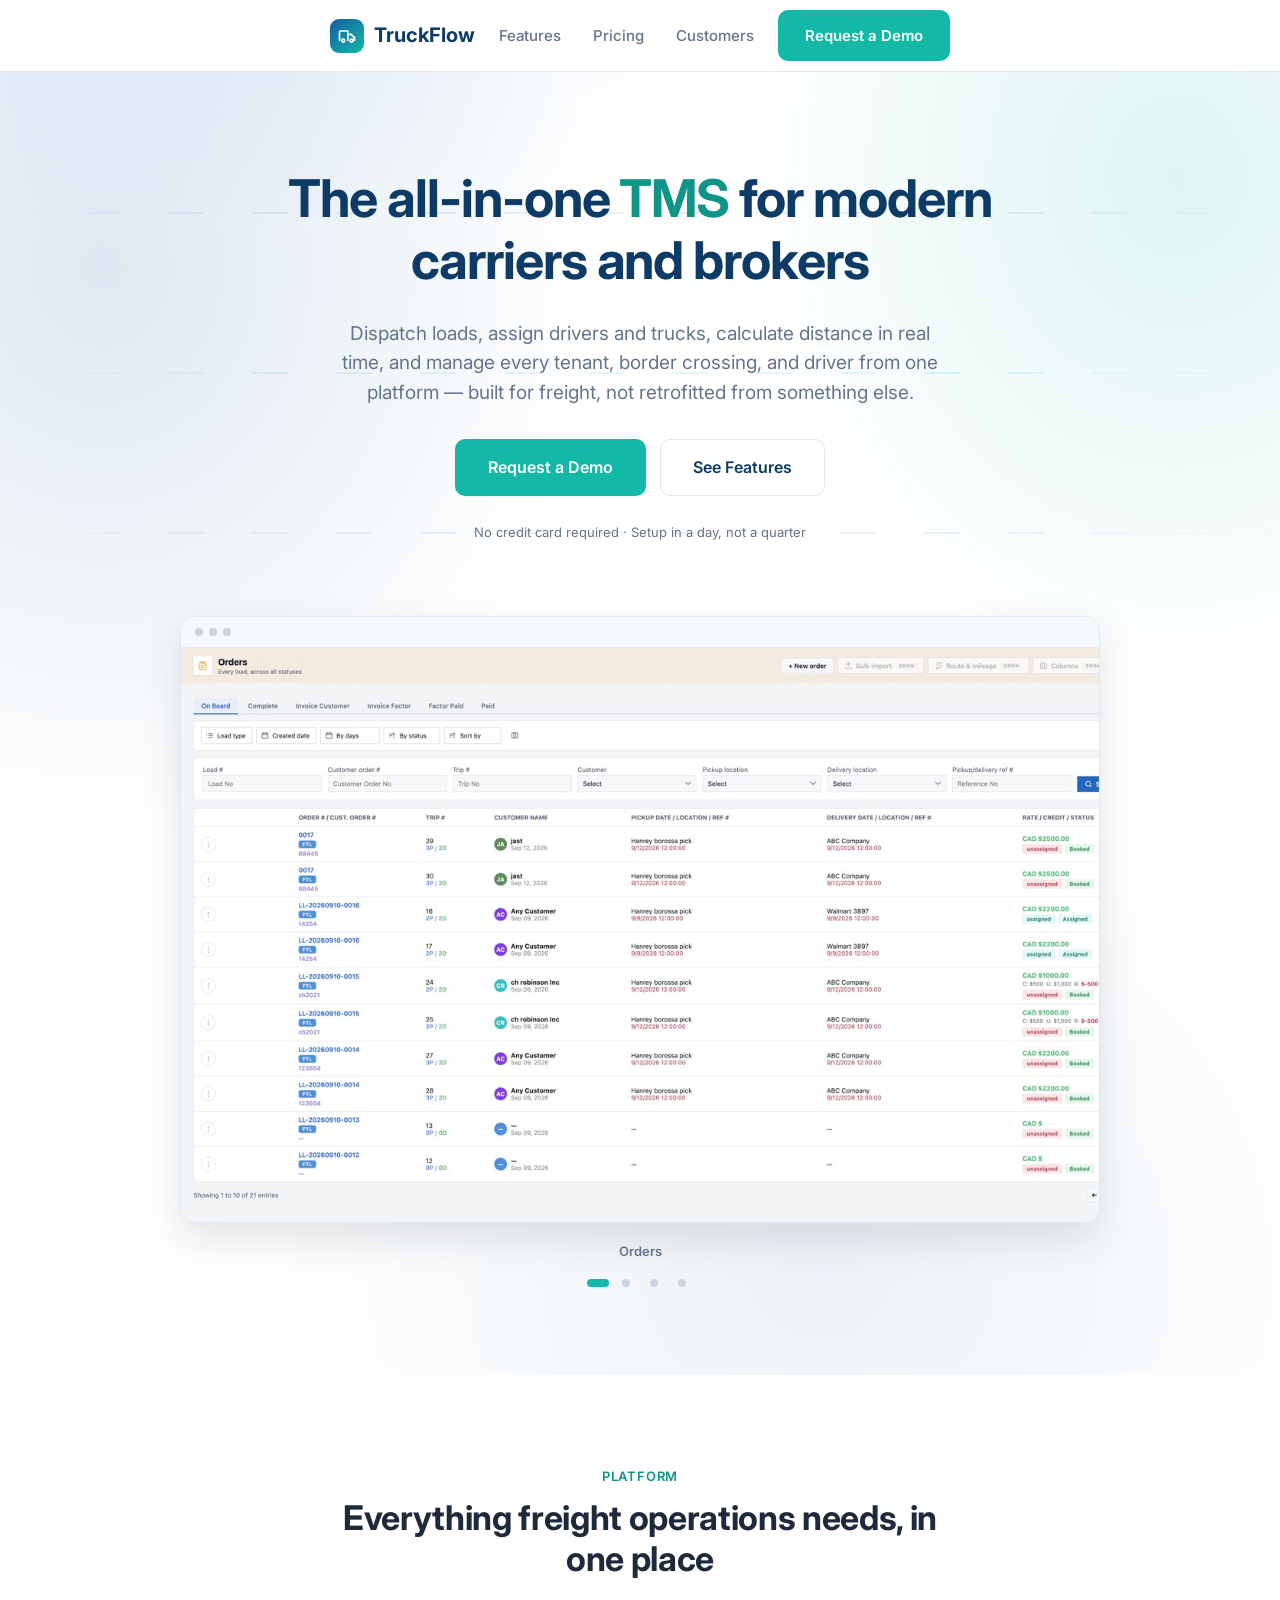
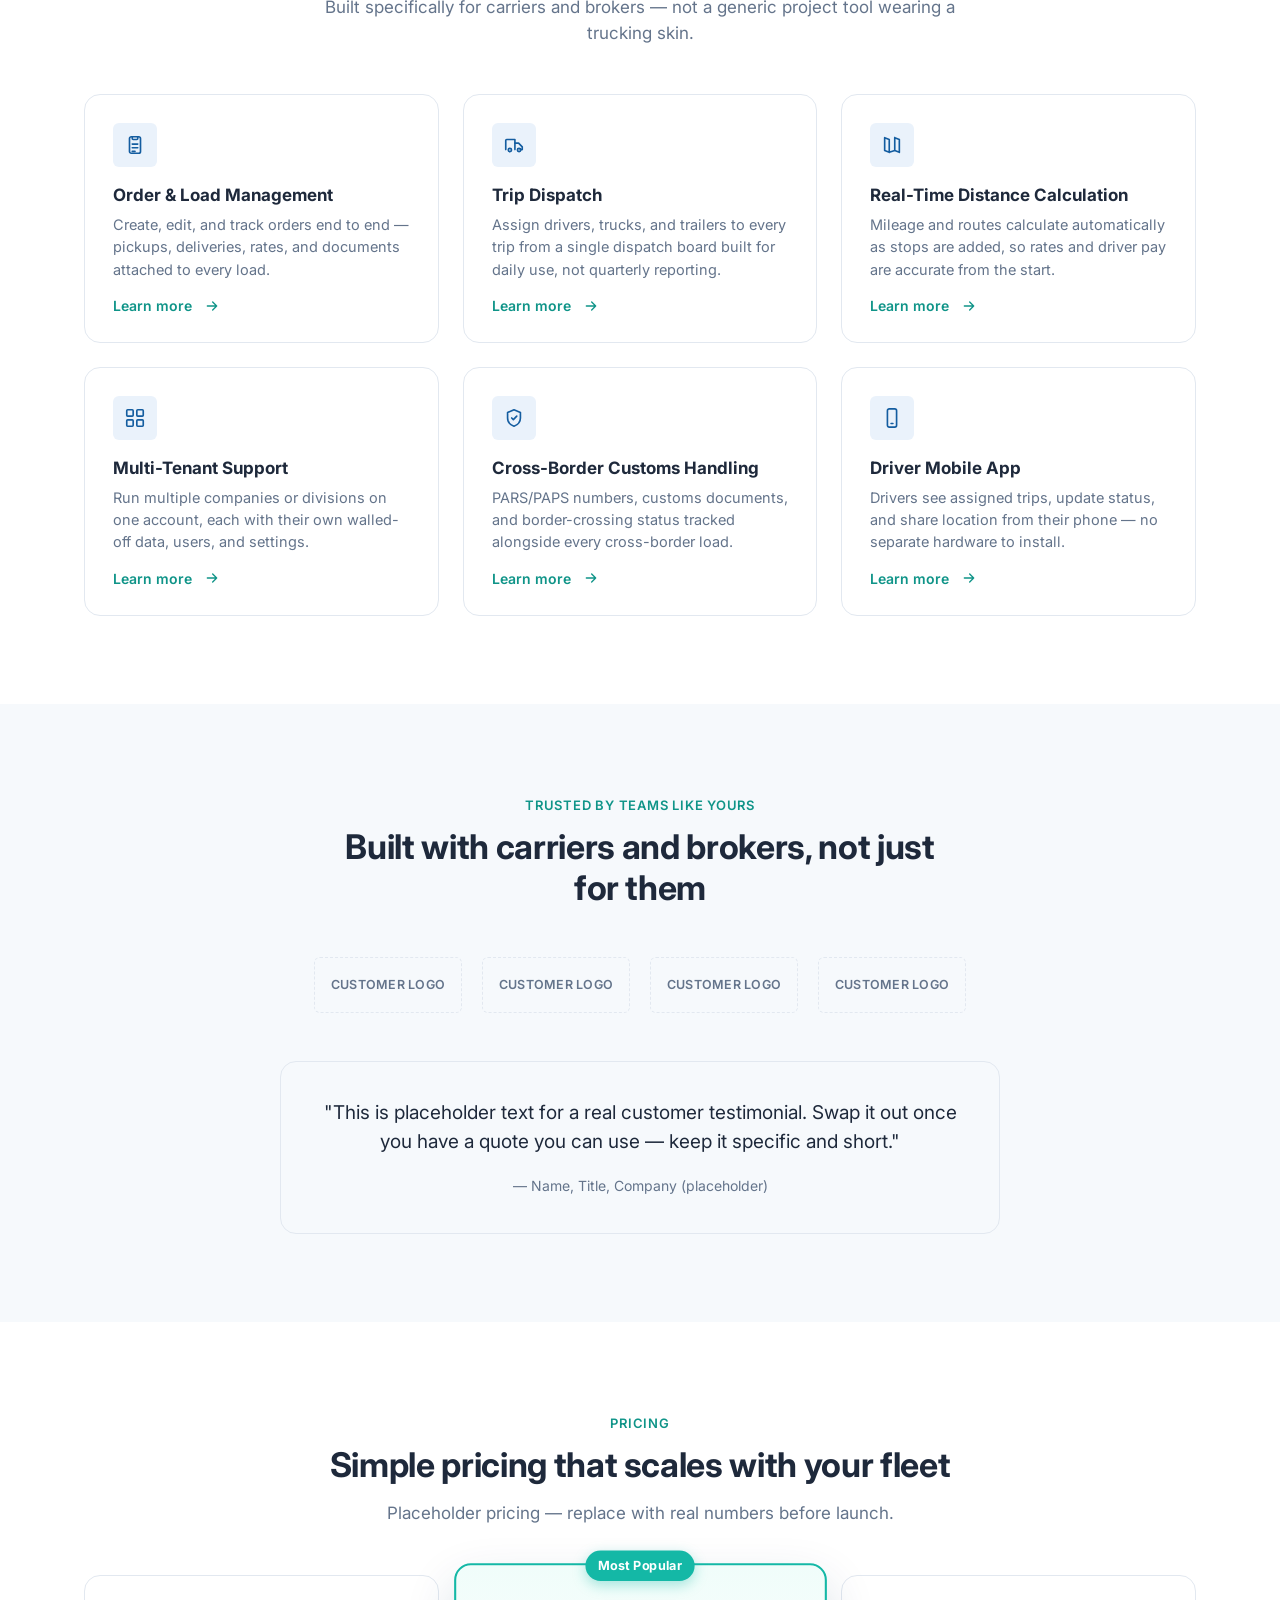
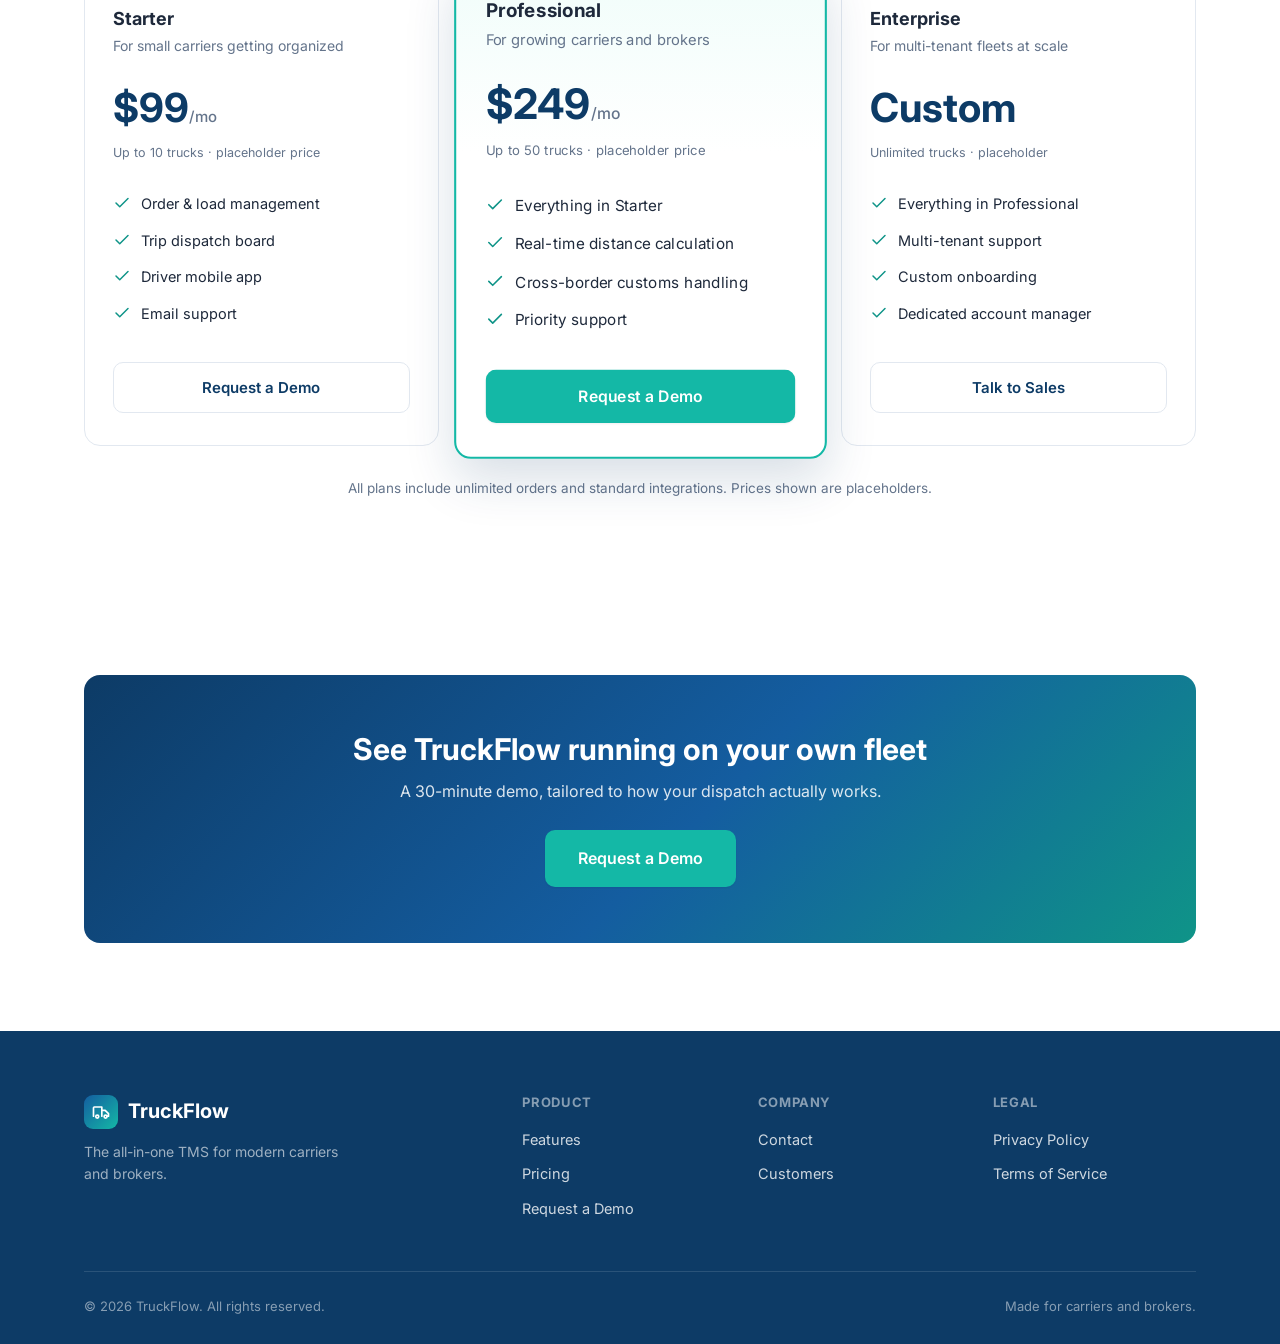
==== commit b687bfb0: "Hero: replace placeholder with product screenshot carousel - Crossfades through the 4 optimized scre" ====
--- a/index.html
+++ b/index.html
@@ -57,10 +57,32 @@
         </div>
         <p class="hero-note">No credit card required · Setup in a day, not a quarter</p>
 
-        <div class="hero-art">
-          <div class="hero-art-inner">
-            <svg width="26" height="26" viewBox="0 0 24 24" fill="none" stroke="currentColor" stroke-width="1.6"><rect x="3" y="4" width="18" height="14" rx="2"/><path d="M3 9h18M8 4v5"/></svg>
-            Product screenshot — dispatch board goes here
+        <div class="hero-showcase hero-carousel" aria-roledescription="carousel" aria-label="TruckFlow product screenshots">
+          <div class="hero-art">
+            <div class="mock-bar" aria-hidden="true"><i></i><i></i><i></i></div>
+            <div class="carousel-track">
+              <figure class="carousel-slide is-active" data-caption="Orders" role="group" aria-roledescription="slide" aria-label="1 of 4: Orders">
+                <img src="/images/feature-orders.jpg" fetchpriority="high" alt="TruckFlow Orders list showing loads with trip numbers, customers, pickup and delivery details, rates, and status" width="1200" height="750" decoding="async">
+              </figure>
+              <figure class="carousel-slide" data-caption="Shipment &amp; stops builder" role="group" aria-roledescription="slide" aria-label="2 of 4: Shipment &amp; stops builder" aria-hidden="true">
+                <img data-src="/images/feature-dispatch.jpg" alt="TruckFlow shipment editor with auto-calculated distance and a multi-stop trip builder" width="1200" height="750" decoding="async">
+              </figure>
+              <figure class="carousel-slide" data-caption="Order summary with mileage" role="group" aria-roledescription="slide" aria-label="3 of 4: Order summary with mileage" aria-hidden="true">
+                <img data-src="/images/feature-distance.jpg" alt="TruckFlow order summary listing each stop with the calculated distance between stops" width="1200" height="750" decoding="async">
+              </figure>
+              <figure class="carousel-slide" data-caption="Border crossing &amp; documents" role="group" aria-roledescription="slide" aria-label="4 of 4: Border crossing &amp; documents" aria-hidden="true">
+                <img data-src="/images/feature-customs.jpg" alt="TruckFlow order with Border Crossing details, revenue, and documents" width="1200" height="750" decoding="async">
+              </figure>
+            </div>
+          </div>
+          <div class="carousel-controls">
+            <span class="carousel-caption" aria-hidden="true">Orders</span>
+            <div class="carousel-dots">
+              <button type="button" class="carousel-dot" aria-label="Show slide 1: Orders" aria-current="true"></button>
+              <button type="button" class="carousel-dot" aria-label="Show slide 2: Shipment &amp; stops builder"></button>
+              <button type="button" class="carousel-dot" aria-label="Show slide 3: Order summary with mileage"></button>
+              <button type="button" class="carousel-dot" aria-label="Show slide 4: Border crossing &amp; documents"></button>
+            </div>
           </div>
         </div>
       </div>
@@ -84,7 +106,7 @@
             <h3>Order &amp; Load Management</h3>
             <p>Create, edit, and track orders end to end — pickups, deliveries, rates, and documents attached to every load.</p>
             <button type="button" class="feature-more" aria-haspopup="dialog">Learn more<span class="visually-hidden"> about Order &amp; Load Management</span> <svg viewBox="0 0 24 24" fill="none" stroke="currentColor" stroke-width="2" stroke-linecap="round" stroke-linejoin="round" aria-hidden="true"><path d="M5 12h14M13 6l6 6-6 6"/></svg></button>
-            <template class="feature-detail-tpl">
+            <template class="feature-detail-tpl" data-image="/images/feature-orders.jpg" data-alt="TruckFlow Orders list showing loads with trip numbers, customers, pickup and delivery details, rates, and status">
               <h2>Every order, from quote to delivered</h2>
               <p>Orders are the backbone of TruckFlow. Capture a load once — customer, pickups, deliveries, rate, and references — and it flows straight into dispatch, tracking, and billing without being re-keyed. Documents like the rate confirmation and BOL stay attached to the load, so the whole history is in one place when a customer calls.</p>
               <ul>
@@ -102,7 +124,7 @@
             <h3>Trip Dispatch</h3>
             <p>Assign drivers, trucks, and trailers to every trip from a single dispatch board built for daily use, not quarterly reporting.</p>
             <button type="button" class="feature-more" aria-haspopup="dialog">Learn more<span class="visually-hidden"> about Trip Dispatch</span> <svg viewBox="0 0 24 24" fill="none" stroke="currentColor" stroke-width="2" stroke-linecap="round" stroke-linejoin="round" aria-hidden="true"><path d="M5 12h14M13 6l6 6-6 6"/></svg></button>
-            <template class="feature-detail-tpl">
+            <template class="feature-detail-tpl" data-image="/images/feature-dispatch.jpg" data-alt="TruckFlow shipment editor with auto-calculated distance and a multi-stop trip builder">
               <h2>Assign the right driver, truck, and trailer in seconds</h2>
               <p>Turn open orders into trips from one dispatch board. Pair each trip with a driver, a truck, and a trailer, see what's available at a glance, and keep every stop and status in view — so dispatchers spend their day moving freight, not chasing spreadsheets and phone calls.</p>
               <ul>
@@ -120,7 +142,7 @@
             <h3>Real-Time Distance Calculation</h3>
             <p>Mileage and routes calculate automatically as stops are added, so rates and driver pay are accurate from the start.</p>
             <button type="button" class="feature-more" aria-haspopup="dialog">Learn more<span class="visually-hidden"> about Real-Time Distance Calculation</span> <svg viewBox="0 0 24 24" fill="none" stroke="currentColor" stroke-width="2" stroke-linecap="round" stroke-linejoin="round" aria-hidden="true"><path d="M5 12h14M13 6l6 6-6 6"/></svg></button>
-            <template class="feature-detail-tpl">
+            <template class="feature-detail-tpl" data-image="/images/feature-distance.jpg" data-alt="TruckFlow order summary listing each stop with the calculated distance between stops">
               <h2>Accurate miles the moment stops are added</h2>
               <p>As soon as you enter pickups and deliveries, TruckFlow calculates the route and total mileage automatically. Quotes, rates per mile, and driver pay all work from the same numbers — no more looking up distances in a separate tool and hoping they match.</p>
               <ul>
@@ -156,7 +178,7 @@
             <h3>Cross-Border Customs Handling</h3>
             <p>PARS/PAPS numbers, customs documents, and border-crossing status tracked alongside every cross-border load.</p>
             <button type="button" class="feature-more" aria-haspopup="dialog">Learn more<span class="visually-hidden"> about Cross-Border Customs Handling</span> <svg viewBox="0 0 24 24" fill="none" stroke="currentColor" stroke-width="2" stroke-linecap="round" stroke-linejoin="round" aria-hidden="true"><path d="M5 12h14M13 6l6 6-6 6"/></svg></button>
-            <template class="feature-detail-tpl">
+            <template class="feature-detail-tpl" data-image="/images/feature-customs.jpg" data-alt="TruckFlow order with Border Crossing details (direction, PAPS number, port of entry, customs broker), revenue, and documents">
               <h2>Cross the border without the paperwork chase</h2>
               <p>Cross-border loads carry extra steps, and TruckFlow keeps them on the load itself. PARS and PAPS numbers, customs documents, and border-crossing status live alongside the trip, so dispatch and drivers know a shipment is cleared before the truck reaches the line.</p>
               <ul>
--- a/css/styles.css
+++ b/css/styles.css
@@ -223,27 +223,79 @@
   font-size: 13px;
   color: var(--color-text-dim);
 }
-.hero-art {
+/* Product screenshot carousel (js/main.js initHeroCarousel) */
+.hero-showcase {
   margin-top: 48px;
   width: 100%;
   max-width: 920px;
+}
+.hero-art {
   border-radius: var(--radius-lg);
   border: 1px solid var(--color-border);
   box-shadow: var(--shadow-lg);
   overflow: hidden;
+  background: var(--color-bg);
+}
+.hero-art .mock-bar { padding: 11px 14px; }
+.carousel-track {
+  position: relative;
+  aspect-ratio: 16 / 10;
   background: var(--color-bg-alt);
-}
-.hero-art-inner {
-  aspect-ratio: 16 / 9;
+  touch-action: pan-y;
+}
+.carousel-slide {
+  position: absolute;
+  inset: 0;
+  margin: 0;
+  opacity: 0;
+  transition: opacity 0.6s ease;
+}
+.carousel-slide.is-active { opacity: 1; }
+.carousel-slide img {
+  width: 100%;
+  height: 100%;
+  object-fit: cover;
+  object-position: top left;
+}
+.carousel-controls {
+  margin-top: 18px;
+  display: flex;
+  flex-direction: column;
+  align-items: center;
+  gap: 10px;
+}
+.carousel-caption {
+  font-size: 13px;
+  font-weight: 600;
+  color: var(--color-text-dim);
+  min-height: 1.4em;
+}
+.carousel-dots { display: flex; gap: 4px; }
+.carousel-dot {
+  /* 24px hit area around an 8px dot */
+  width: 24px;
+  height: 24px;
+  padding: 0;
+  border: 0;
+  background: none;
   display: flex;
   align-items: center;
   justify-content: center;
-  background:
-    linear-gradient(180deg, #0d3b66 0%, #145da0 100%);
-  color: rgba(255,255,255,0.85);
-  font-size: 15px;
-  gap: 10px;
-}
+}
+.carousel-dot::before {
+  content: "";
+  width: 8px;
+  height: 8px;
+  border-radius: 999px;
+  background: #cbd5e1;
+  transition: width 0.3s ease, background-color 0.3s ease;
+}
+.carousel-dot:hover::before { background: #94a3b8; }
+.carousel-dot[aria-current="true"]::before {
+  width: 22px;
+  background: var(--color-accent);
+}
+.carousel-dot:focus-visible { outline: 2px solid var(--color-accent); outline-offset: 1px; border-radius: 6px; }
 
 /* ============ Feature grid ============ */
 .feature-grid {
@@ -463,8 +515,31 @@
 }
 .modal-body li svg { width: 18px; height: 18px; color: var(--color-accent-dark); flex-shrink: 0; margin-top: 2px; }
 
+/* Real screenshot: widen the modal and give the image more of it. */
+.feature-modal.has-image { width: min(1060px, calc(100% - 32px)); }
+.feature-modal.has-image .feature-modal-inner { grid-template-columns: 1.35fr 1fr; }
+.feature-modal.has-image .modal-visual { padding: 36px 28px; }
+.shot-frame {
+  margin: 0;
+  width: 100%;
+  background: #fff;
+  border-radius: var(--radius-md);
+  box-shadow: 0 20px 40px rgba(0, 0, 0, 0.25);
+  overflow: hidden;
+  animation: rise-in 0.4s 0.1s ease-out both;
+}
+.shot-frame img {
+  display: block;
+  width: 100%;
+  height: auto;
+  aspect-ratio: 16 / 10;
+  background: var(--color-bg-alt);
+}
+
 @media (max-width: 760px) {
   .feature-modal-inner { grid-template-columns: 1fr; }
+  .feature-modal.has-image .feature-modal-inner { grid-template-columns: 1fr; }
+  .feature-modal.has-image .modal-visual { padding: 20px 16px; }
   .modal-visual { padding: 32px 24px; }
   .modal-body { padding: 28px 24px 28px; }
   .modal-body h2 { font-size: 22px; padding-right: 0; }
